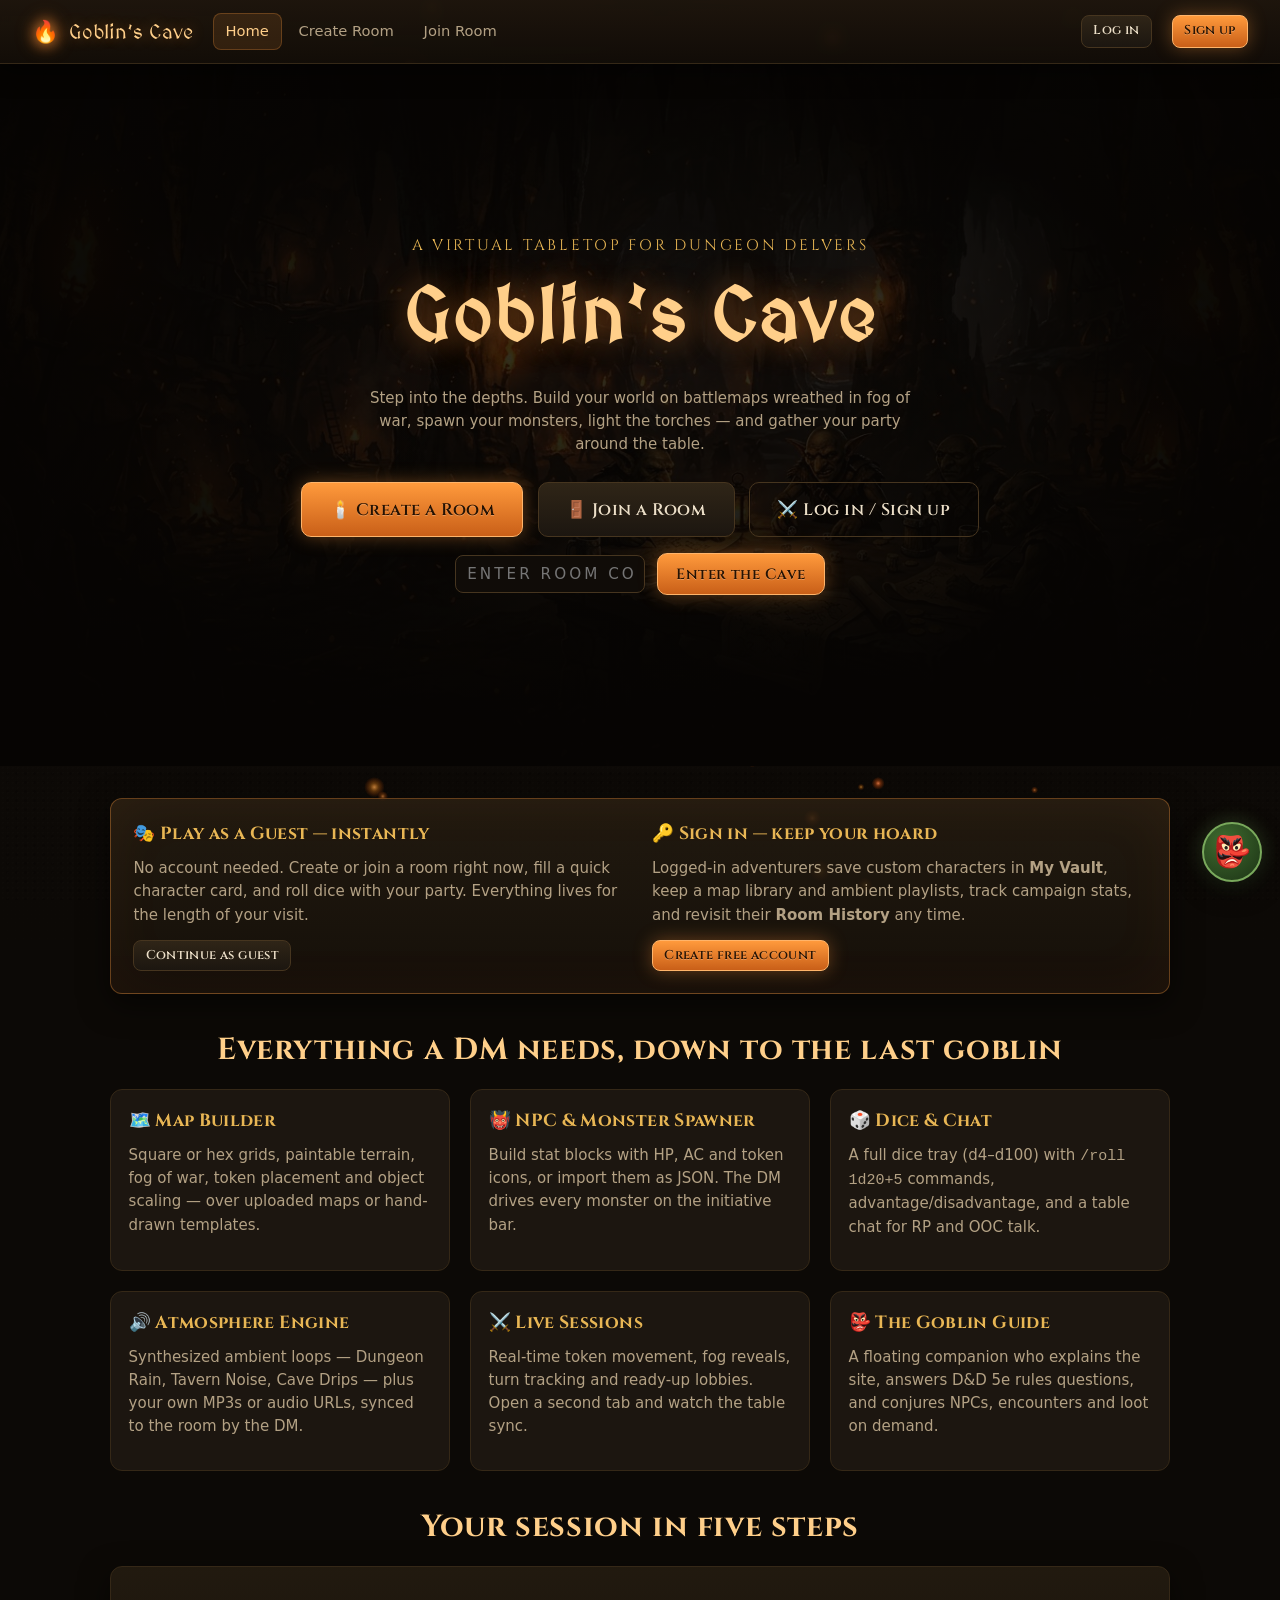
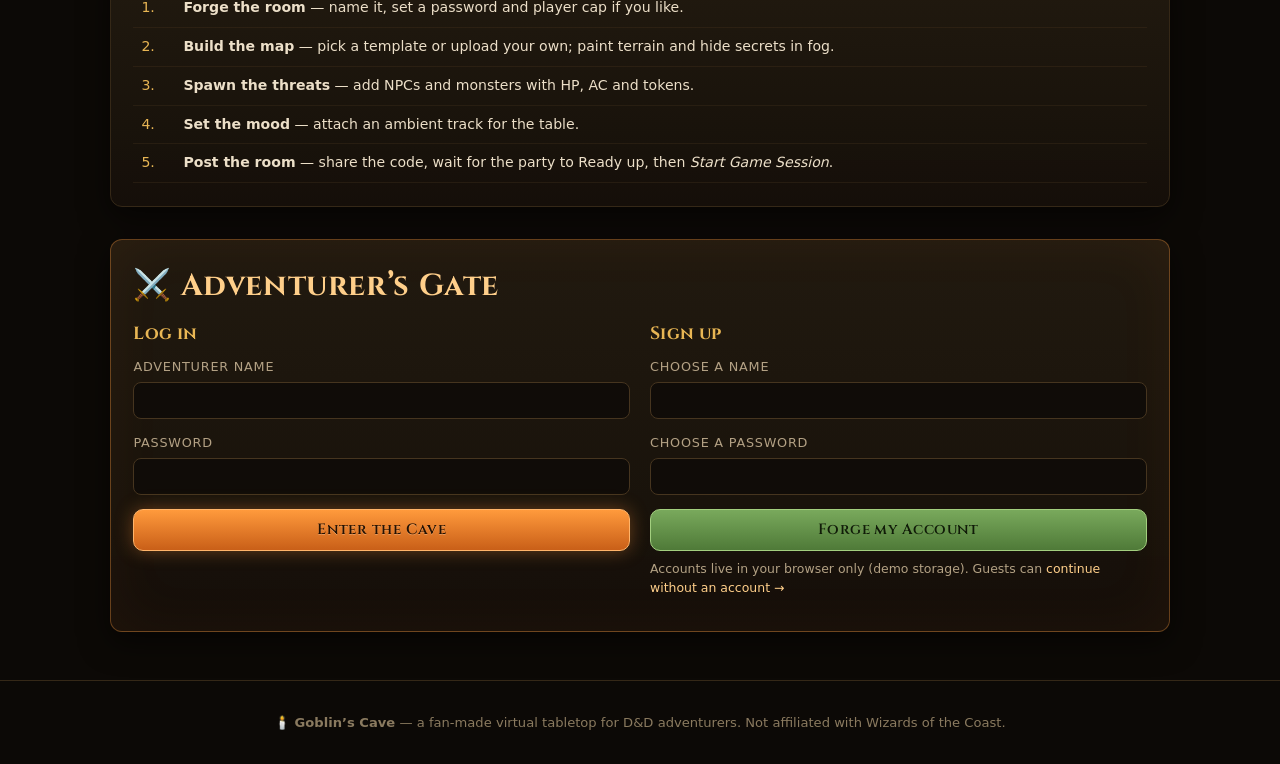
==== index.html @ 137e907a "Build Goblin's Cave: multi-page D&D virtual tabletop & room manager - Landing page: dark-fantasy her" ====
<!DOCTYPE html>
<html lang="en">
<head>
<meta charset="UTF-8">
<meta name="viewport" content="width=device-width, initial-scale=1.0">
<title>Goblin's Cave — D&D Virtual Tabletop &amp; Room Manager</title>
<link rel="icon" href="data:image/svg+xml,<svg xmlns='http://www.w3.org/2000/svg' viewBox='0 0 100 100'><text y='.9em' font-size='90'>🔥</text></svg>">
<link rel="preconnect" href="https://fonts.googleapis.com">
<link href="https://fonts.googleapis.com/css2?family=Cinzel:wght@500;700&family=MedievalSharp&display=swap" rel="stylesheet">
<link rel="stylesheet" href="css/styles.css">
</head>
<body>

<main>
  <!-- ================= HERO ================= -->
  <section class="hero">
    <div class="hero-bg" style="background-image:url('assets/hero.jpg')"></div>
    <div class="hero-inner">
      <div class="tagline">A virtual tabletop for dungeon delvers</div>
      <h1>Goblin&rsquo;s Cave</h1>
      <p class="dim" style="max-width:560px;margin:0 auto;">
        Step into the depths. Build your world on battlemaps wreathed in fog of war,
        spawn your monsters, light the torches — and gather your party around the table.
      </p>
      <div class="hero-actions">
        <button class="btn btn-primary btn-lg" id="cta-create">🕯️ Create a Room</button>
        <a class="btn btn-lg" href="join.html">🚪 Join a Room</a>
        <button class="btn btn-lg btn-ghost" id="cta-auth">⚔️ Log in / Sign up</button>
      </div>
      <form class="row center mt2" id="quick-join" style="justify-content:center;">
        <input type="text" id="quick-code" placeholder="Enter room code…" maxlength="5"
               style="max-width:190px;text-transform:uppercase;letter-spacing:.2em;text-align:center;">
        <button class="btn btn-primary" type="submit">Enter the Cave</button>
      </form>
    </div>
  </section>

  <div style="max-width:1100px;margin:0 auto;padding:0 1.25rem;">

    <!-- ============ guest vs logged-in banner ============ -->
    <section class="panel torch-lit mt3 mode-banner" aria-label="Guests versus accounts">
      <div class="mode">
        <h3>🎭 Play as a Guest — instantly</h3>
        <p class="dim mt0">No account needed. Create or join a room right now, fill a quick character
        card, and roll dice with your party. Everything lives for the length of your visit.</p>
        <button class="btn btn-sm" id="banner-guest">Continue as guest</button>
      </div>
      <div class="mode">
        <h3>🔑 Sign in — keep your hoard</h3>
        <p class="dim mt0">Logged-in adventurers save custom characters in <b>My Vault</b>, keep a
        map library and ambient playlists, track campaign stats, and revisit their
        <b>Room History</b> any time.</p>
        <button class="btn btn-sm btn-primary" id="banner-auth">Create free account</button>
      </div>
    </section>

    <!-- ============ feature cards ============ -->
    <h2 class="center mt3">Everything a DM needs, down to the last goblin</h2>
    <div class="grid cols-3 mt2">
      <div class="card">
        <h3>🗺️ Map Builder</h3>
        <p class="dim">Square or hex grids, paintable terrain, fog of war, token placement and
        object scaling — over uploaded maps or hand-drawn templates.</p>
      </div>
      <div class="card">
        <h3>👹 NPC &amp; Monster Spawner</h3>
        <p class="dim">Build stat blocks with HP, AC and token icons, or import them as JSON.
        The DM drives every monster on the initiative bar.</p>
      </div>
      <div class="card">
        <h3>🎲 Dice &amp; Chat</h3>
        <p class="dim">A full dice tray (d4–d100) with <code>/roll 1d20+5</code> commands,
        advantage/disadvantage, and a table chat for RP and OOC talk.</p>
      </div>
      <div class="card">
        <h3>🔊 Atmosphere Engine</h3>
        <p class="dim">Synthesized ambient loops — Dungeon Rain, Tavern Noise, Cave Drips —
        plus your own MP3s or audio URLs, synced to the room by the DM.</p>
      </div>
      <div class="card">
        <h3>⚔️ Live Sessions</h3>
        <p class="dim">Real-time token movement, fog reveals, turn tracking and ready-up lobbies.
        Open a second tab and watch the table sync.</p>
      </div>
      <div class="card">
        <h3>👺 The Goblin Guide</h3>
        <p class="dim">A floating companion who explains the site, answers D&amp;D 5e rules
        questions, and conjures NPCs, encounters and loot on demand.</p>
      </div>
    </div>

    <!-- ============ how it works ============ -->
    <h2 class="center mt3">Your session in five steps</h2>
    <div class="panel mt2">
      <table class="table">
        <tr><td style="width:42px;" class="gold">1.</td><td><b>Forge the room</b> — name it, set a password and player cap if you like.</td></tr>
        <tr><td class="gold">2.</td><td><b>Build the map</b> — pick a template or upload your own; paint terrain and hide secrets in fog.</td></tr>
        <tr><td class="gold">3.</td><td><b>Spawn the threats</b> — add NPCs and monsters with HP, AC and tokens.</td></tr>
        <tr><td class="gold">4.</td><td><b>Set the mood</b> — attach an ambient track for the table.</td></tr>
        <tr><td class="gold">5.</td><td><b>Post the room</b> — share the code, wait for the party to Ready up, then <i>Start Game Session</i>.</td></tr>
      </table>
    </div>

    <!-- ============ auth section ============ -->
    <section class="panel torch-lit mt3" id="auth">
      <div class="panel-title"><h2>⚔️ Adventurer&rsquo;s Gate</h2></div>
      <div class="grid cols-2">
        <div>
          <h3>Log in</h3>
          <form id="login-form">
            <label class="field"><span>Adventurer name</span>
              <input type="text" id="login-user" autocomplete="username" required></label>
            <label class="field"><span>Password</span>
              <input type="password" id="login-pass" autocomplete="current-password" required></label>
            <button class="btn btn-primary btn-block" type="submit">Enter the Cave</button>
          </form>
        </div>
        <div>
          <h3>Sign up</h3>
          <form id="signup-form">
            <label class="field"><span>Choose a name</span>
              <input type="text" id="signup-user" autocomplete="username" required></label>
            <label class="field"><span>Choose a password</span>
              <input type="password" id="signup-pass" autocomplete="new-password" required></label>
            <button class="btn btn-green btn-block" type="submit">Forge my Account</button>
            <p class="dim mt1" style="font-size:.78rem;">Accounts live in your browser only (demo storage).
            Guests can <a href="#" id="guest-link">continue without an account →</a></p>
          </form>
        </div>
      </div>
    </section>
  </div>
</main>

<script src="js/core.js"></script>
<script src="js/realtime.js"></script>
<script src="js/store.js"></script>
<script src="js/auth.js"></script>
<script src="js/dice.js"></script>
<script src="js/embers.js"></script>
<script src="js/guide.js"></script>
<script src="js/pages/landing.js"></script>
</body>
</html>
---- css/styles.css ----
/* ============================================================
   GOBLIN'S CAVE — dark fantasy theme
   ============================================================ */
:root {
  --bg: #0c0906;
  --bg-2: #14100b;
  --stone: #1c1610;
  --stone-2: #251d13;
  --stone-3: #2f2517;
  --line: #46351f;
  --line-soft: #352817;
  --ink: #ecdfc8;
  --ink-dim: #b3a184;
  --ink-faint: #8a7a5f;
  --torch: #ff9a3c;
  --torch-2: #ffcf8a;
  --ember: #ff5e3a;
  --gold: #e8b654;
  --green: #8fc46a;
  --red: #e05b4b;
  --blue: #6db3d6;
  --purple: #b48ad6;
  --shadow: 0 10px 30px rgba(0,0,0,.55);
  --glow: 0 0 18px rgba(255,154,60,.35);
  --radius: 12px;
  --font-display: "Cinzel", "Palatino Linotype", "Book Antiqua", Georgia, serif;
  --font-fantasy: "MedievalSharp", "Cinzel", Georgia, serif;
  --font-body: "Segoe UI", system-ui, -apple-system, sans-serif;
}

* { box-sizing: border-box; }
html { scroll-behavior: smooth; }
body {
  margin: 0;
  background:
    radial-gradient(1200px 500px at 80% -10%, rgba(255,120,40,.10), transparent 60%),
    radial-gradient(900px 420px at 10% 0%, rgba(255,80,40,.07), transparent 60%),
    linear-gradient(180deg, #0e0a07, var(--bg) 40%);
  color: var(--ink);
  font-family: var(--font-body);
  font-size: 15px;
  line-height: 1.55;
  min-height: 100vh;
}
/* stone grain overlay */
body::before {
  content: ""; position: fixed; inset: 0; pointer-events: none; z-index: 0;
  background-image:
    radial-gradient(rgba(255,255,255,.022) 1px, transparent 1px),
    radial-gradient(rgba(0,0,0,.28) 1px, transparent 1.5px);
  background-size: 5px 5px, 9px 9px;
  background-position: 0 0, 3px 4px;
  opacity: .5;
}
#embers-canvas { position: fixed; inset: 0; z-index: 0; pointer-events: none; }
main, header, footer { position: relative; z-index: 1; }

h1,h2,h3,h4 { font-family: var(--font-display); letter-spacing: .02em; margin: 0 0 .5em; }
h1 { font-size: clamp(1.9rem, 4vw, 3rem); }
h2 { font-size: clamp(1.35rem, 2.5vw, 1.9rem); color: var(--torch-2); }
h3 { font-size: 1.1rem; color: var(--gold); }
a { color: var(--torch-2); text-decoration: none; }
a:hover { color: var(--gold); }
p { margin: 0 0 .9em; }
small, .dim { color: var(--ink-dim); }
.faint { color: var(--ink-faint); }
.gold { color: var(--gold); }
.green { color: var(--green); }
.red { color: var(--red); }
.center { text-align: center; }
.hidden { display: none !important; }
.mt0 { margin-top: 0; } .mt1 { margin-top: .5rem; } .mt2 { margin-top: 1rem; } .mt3 { margin-top: 2rem; }

/* ---------- header ---------- */
.site-header {
  display: flex; align-items: center; gap: 1.25rem;
  padding: .8rem clamp(1rem, 3vw, 2rem);
  background: linear-gradient(180deg, rgba(30,22,13,.94), rgba(18,13,8,.9));
  border-bottom: 1px solid var(--line-soft);
  box-shadow: 0 6px 24px rgba(0,0,0,.5);
  position: sticky; top: 0; z-index: 50;
  backdrop-filter: blur(6px);
}
.brand { display: flex; align-items: center; gap: .6rem; font-family: var(--font-fantasy);
  font-size: 1.25rem; color: var(--torch-2); text-shadow: 0 0 14px rgba(255,154,60,.45); white-space: nowrap; }
.brand .flame { font-size: 1.35rem; filter: drop-shadow(0 0 8px rgba(255,140,50,.8)); animation: flicker 2.6s infinite; }
@keyframes flicker { 0%,100%{opacity:1; transform:rotate(-2deg)} 25%{opacity:.85} 55%{opacity:1; transform:rotate(2deg)} 75%{opacity:.9} }
.nav-links { display: flex; gap: .25rem; flex: 1; flex-wrap: wrap; }
.nav-links a {
  padding: .45rem .8rem; border-radius: 8px; color: var(--ink-dim); font-size: .92rem;
}
.nav-links a:hover { color: var(--ink); background: rgba(255,154,60,.08); }
.nav-links a.active { color: var(--torch-2); background: rgba(255,154,60,.12); box-shadow: inset 0 0 0 1px rgba(255,154,60,.25); }
.user-chip { display: flex; align-items: center; gap: .5rem; background: var(--stone); border: 1px solid var(--line);
  padding: .3rem .7rem .3rem .4rem; border-radius: 999px; font-size: .88rem; cursor: pointer; }
.user-chip .avatar { width: 28px; height: 28px; border-radius: 50%; display: grid; place-items: center;
  background: var(--stone-3); border: 1px solid var(--line); font-size: 1rem; overflow: hidden; }
.user-chip .avatar img { width: 100%; height: 100%; object-fit: cover; }

/* ---------- buttons ---------- */
.btn {
  display: inline-flex; align-items: center; justify-content: center; gap: .5rem;
  font-family: var(--font-display); font-weight: 600; letter-spacing: .03em;
  color: var(--ink); background: linear-gradient(180deg, var(--stone-3), var(--stone));
  border: 1px solid var(--line); border-radius: 10px;
  padding: .6rem 1.15rem; font-size: .93rem; cursor: pointer;
  transition: transform .12s ease, box-shadow .2s ease, border-color .2s;
  text-decoration: none;
}
.btn:hover { transform: translateY(-1px); border-color: #6b5230; color: #fff; }
.btn:active { transform: translateY(0); }
.btn-primary {
  background: linear-gradient(180deg, #ff9a3c, #c95f18);
  border-color: #ffb46a; color: #241203; text-shadow: 0 1px 0 rgba(255,255,255,.25);
  box-shadow: var(--glow);
}
.btn-primary:hover { box-shadow: 0 0 26px rgba(255,154,60,.55); color: #1a0d02; }
.btn-ghost { background: transparent; }
.btn-danger { background: linear-gradient(180deg, #a13527, #6e2015); border-color: #d0664f; }
.btn-green { background: linear-gradient(180deg, #79a95c, #4f7a38); border-color: #a3cf7f; color: #101b08; }
.btn-sm { padding: .35rem .7rem; font-size: .8rem; border-radius: 8px; }
.btn-lg { padding: .85rem 1.7rem; font-size: 1.05rem; }
.btn:disabled { opacity: .45; cursor: not-allowed; transform: none; box-shadow: none; }
.btn-block { width: 100%; }

/* ---------- panels & cards ---------- */
.panel {
  background: linear-gradient(180deg, rgba(38,29,18,.85), rgba(22,16,10,.9));
  border: 1px solid var(--line-soft); border-radius: var(--radius);
  box-shadow: var(--shadow); padding: 1.4rem;
}
.panel.torch-lit { border-color: rgba(255,154,60,.35); box-shadow: var(--shadow), inset 0 0 60px rgba(255,140,60,.05); }
.panel-title { display: flex; align-items: center; gap: .6rem; margin-bottom: .75rem; }
.panel-title h2, .panel-title h3 { margin: 0; }
.grid { display: grid; gap: 1.25rem; }
.grid.cols-2 { grid-template-columns: repeat(2, 1fr); }
.grid.cols-3 { grid-template-columns: repeat(3, 1fr); }
.grid.cols-4 { grid-template-columns: repeat(4, 1fr); }
@media (max-width: 980px) { .grid.cols-3, .grid.cols-4 { grid-template-columns: repeat(2, 1fr); } }
@media (max-width: 680px) { .grid.cols-2, .grid.cols-3, .grid.cols-4 { grid-template-columns: 1fr; } }

.card { background: var(--stone); border: 1px solid var(--line-soft); border-radius: var(--radius); padding: 1.1rem; transition: border-color .2s, transform .15s; }
.card:hover { border-color: var(--line); }
.card.clickable { cursor: pointer; }
.card.clickable:hover { transform: translateY(-2px); border-color: rgba(255,154,60,.5); box-shadow: var(--glow); }

/* ---------- forms ---------- */
label.field { display: block; margin-bottom: .85rem; }
label.field > span { display: block; font-size: .8rem; letter-spacing: .06em; text-transform: uppercase; color: var(--ink-dim); margin-bottom: .3rem; }
input[type=text], input[type=password], input[type=number], input[type=url], select, textarea {
  width: 100%; background: #100c08; color: var(--ink);
  border: 1px solid var(--line); border-radius: 8px; padding: .55rem .7rem; font-size: .95rem;
  font-family: var(--font-body);
}
input:focus, select:focus, textarea:focus { outline: none; border-color: var(--torch); box-shadow: 0 0 0 3px rgba(255,154,60,.15); }
textarea { resize: vertical; min-height: 70px; }
input[type=range] { accent-color: var(--torch); width: 100%; }
input[type=checkbox], input[type=radio] { accent-color: var(--torch); transform: scale(1.15); }
.checkline { display: flex; align-items: center; gap: .5rem; margin: .4rem 0; font-size: .92rem; cursor: pointer; }
.row { display: flex; gap: .75rem; align-items: center; flex-wrap: wrap; }
.row.between { justify-content: space-between; }
.row.end { justify-content: flex-end; }
.spacer { flex: 1; }
.inline-grid { display: grid; grid-template-columns: 1fr 1fr; gap: 0 .9rem; }
@media (max-width: 560px){ .inline-grid { grid-template-columns: 1fr; } }

/* ---------- badges / chips ---------- */
.badge { display: inline-flex; align-items: center; gap: .3rem; font-size: .72rem; font-weight: 700;
  padding: .18rem .55rem; border-radius: 999px; letter-spacing: .05em; text-transform: uppercase;
  border: 1px solid transparent; }
.badge.gold { background: rgba(232,182,84,.14); color: var(--gold); border-color: rgba(232,182,84,.4); }
.badge.green { background: rgba(143,196,106,.14); color: var(--green); border-color: rgba(143,196,106,.4); }
.badge.red { background: rgba(224,91,75,.14); color: var(--red); border-color: rgba(224,91,75,.4); }
.badge.blue { background: rgba(109,179,214,.14); color: var(--blue); border-color: rgba(109,179,214,.4); }
.badge.dim { background: rgba(255,255,255,.05); color: var(--ink-dim); border-color: var(--line); }
.chip { display: inline-flex; align-items: center; gap: .35rem; background: var(--stone-2); border: 1px solid var(--line-soft);
  border-radius: 999px; padding: .25rem .7rem; font-size: .82rem; cursor: pointer; color: var(--ink-dim); }
.chip:hover { border-color: var(--torch); color: var(--ink); }
.chip.active { background: rgba(255,154,60,.15); border-color: var(--torch); color: var(--torch-2); }

/* ---------- landing ---------- */
.hero { position: relative; min-height: 78vh; display: grid; place-items: center; text-align: center; overflow: hidden; }
.hero-bg { position: absolute; inset: 0; background-size: cover; background-position: center;
  filter: brightness(.55) saturate(1.1); transform: scale(1.02); }
.hero-bg::after { content:""; position:absolute; inset:0;
  background: radial-gradient(closest-side, transparent 30%, rgba(10,7,4,.85) 90%), linear-gradient(180deg, rgba(10,7,4,.5), rgba(12,9,6,.95)); }
.hero-inner { position: relative; z-index: 2; max-width: 820px; padding: 3rem 1.5rem; }
.hero h1 { font-family: var(--font-fantasy); font-size: clamp(2.6rem, 7vw, 4.6rem); color: var(--torch-2);
  text-shadow: 0 0 30px rgba(255,140,50,.55), 0 4px 20px rgba(0,0,0,.8); margin-bottom: .2em; }
.hero .tagline { font-family: var(--font-display); color: var(--gold); letter-spacing: .18em; text-transform: uppercase; font-size: .95rem; }
.hero-actions { display: flex; gap: .9rem; justify-content: center; flex-wrap: wrap; margin-top: 1.6rem; }

.mode-banner { display:flex; gap: 1.5rem; flex-wrap: wrap; }
.mode-banner .mode { flex: 1; min-width: 260px; }

/* ---------- wizard ---------- */
.wizard-steps { display: flex; gap: .4rem; list-style: none; margin: 0 0 1.5rem; padding: 0; flex-wrap: wrap; }
.wizard-steps li { display:flex; align-items:center; gap:.5rem; padding:.5rem .9rem; border-radius: 999px;
  background: var(--stone); border: 1px solid var(--line-soft); color: var(--ink-faint); font-size: .85rem; cursor: default; }
.wizard-steps li .n { width: 22px; height: 22px; border-radius: 50%; display:grid; place-items:center;
  background: var(--stone-3); border: 1px solid var(--line); font-size: .72rem; }
.wizard-steps li.active { color: var(--torch-2); border-color: rgba(255,154,60,.5); box-shadow: var(--glow); }
.wizard-steps li.active .n { background: var(--torch); color: #241203; border-color: var(--torch); }
.wizard-steps li.done { color: var(--green); cursor: pointer; }
.wizard-steps li.done .n { background: rgba(143,196,106,.2); border-color: var(--green); color: var(--green); }

/* ---------- canvas / map tools ---------- */
.canvas-frame { position: relative; background: #0a0805; border: 1px solid var(--line); border-radius: var(--radius); overflow: hidden; }
.canvas-frame canvas { display: block; width: 100%; cursor: crosshair; touch-action: none; }
.tool-bar { display: flex; gap: .35rem; flex-wrap: wrap; align-items: center; padding: .5rem; background: var(--stone); border-bottom: 1px solid var(--line-soft); }
.tool-btn { background: var(--stone-2); border: 1px solid var(--line-soft); color: var(--ink-dim); border-radius: 8px;
  padding: .35rem .65rem; font-size: .82rem; cursor: pointer; display:inline-flex; gap:.35rem; align-items:center; }
.tool-btn:hover { color: var(--ink); border-color: var(--line); }
.tool-btn.active { background: rgba(255,154,60,.16); border-color: var(--torch); color: var(--torch-2); }
.tool-sep { width: 1px; height: 22px; background: var(--line-soft); margin: 0 .3rem; }
.swatch { width: 22px; height: 22px; border-radius: 6px; border: 2px solid rgba(0,0,0,.5); cursor: pointer; }
.swatch.active { outline: 2px solid var(--torch); }

/* ---------- lobby / lists ---------- */
.player-row { display:flex; align-items:center; gap:.75rem; padding:.6rem .75rem; border: 1px solid var(--line-soft);
  border-radius: 10px; background: var(--stone); margin-bottom: .5rem; }
.player-row .avatar { width: 38px; height: 38px; border-radius: 50%; display:grid; place-items:center; font-size:1.3rem;
  background: var(--stone-3); border: 1px solid var(--line); overflow:hidden; }
.player-row .avatar img { width:100%; height:100%; object-fit:cover; }
.player-row .grow { flex: 1; min-width: 0; }
.player-row .name { font-weight: 600; }
.player-row .sub { font-size: .8rem; color: var(--ink-dim); }

.stat-mini { display:flex; gap:.8rem; flex-wrap:wrap; font-size:.82rem; color: var(--ink-dim); }
.stat-mini b { color: var(--ink); }

.room-code { font-family: var(--font-fantasy); font-size: 2rem; letter-spacing: .35em; color: var(--gold);
  text-shadow: 0 0 16px rgba(232,182,84,.4); text-align: center; }

/* ---------- chat ---------- */
.chat-box { display:flex; flex-direction:column; height: 100%; min-height: 320px; }
.chat-log { flex:1; overflow-y:auto; padding: .75rem; display:flex; flex-direction:column; gap:.45rem;
  background: rgba(8,6,4,.55); border-radius: 8px; border: 1px solid var(--line-soft); min-height: 200px; }
.chat-msg { font-size: .9rem; max-width: 96%; }
.chat-msg .who { font-weight: 700; color: var(--gold); margin-right: .4rem; font-size:.82rem; }
.chat-msg.sys { color: var(--ink-dim); font-style: italic; font-size: .84rem; }
.chat-msg.roll { background: rgba(232,182,84,.09); border: 1px solid rgba(232,182,84,.3); border-radius: 8px; padding: .35rem .6rem; }
.chat-msg.roll .dice-face { font-size: 1.15rem; color: var(--torch-2); font-weight: 800; }
.chat-msg .ts { color: var(--ink-faint); font-size: .7rem; margin-left: .4rem; }
.chat-input-row { display: flex; gap: .5rem; margin-top: .6rem; }
.chat-input-row input { flex: 1; }

/* ---------- dice ---------- */
.dice-tray { display:grid; grid-template-columns: repeat(auto-fill, minmax(58px, 1fr)); gap:.5rem; }
.die-btn { background: linear-gradient(180deg, var(--stone-3), var(--stone)); border: 1px solid var(--line);
  border-radius: 10px; padding: .55rem 0; cursor: pointer; color: var(--ink); font-family: var(--font-display);
  font-size: .95rem; display:grid; place-items:center; gap: 2px; }
.die-btn small { color: var(--ink-faint); font-size: .68rem; }
.die-btn:hover { border-color: var(--torch); box-shadow: var(--glow); }
.die-result { text-align:center; padding: 1rem; font-family: var(--font-display); }
.die-result .big { font-size: 2.6rem; color: var(--torch-2); text-shadow: 0 0 20px rgba(255,154,60,.5); }
.die-result.rolling .big { animation: tumble .5s ease; }
@keyframes tumble { 0% { transform: rotateZ(-160deg) scale(.3); opacity: 0; } 60% { transform: rotateZ(12deg) scale(1.15);} 100% { transform: none; opacity: 1; } }

/* ---------- initiative bar ---------- */
.init-bar { display:flex; gap:.5rem; overflow-x:auto; padding:.5rem; background: var(--stone);
  border: 1px solid var(--line-soft); border-radius: var(--radius); align-items:center; }
.init-card { min-width: 92px; text-align:center; border: 1px solid var(--line-soft); border-radius: 10px;
  padding: .4rem .5rem; background: var(--stone-2); cursor: default; flex-shrink: 0; }
.init-card .icon { font-size: 1.4rem; }
.init-card .nm { font-size: .75rem; white-space: nowrap; overflow: hidden; text-overflow: ellipsis; }
.init-card .iv { font-size: .68rem; color: var(--ink-faint); }
.init-card.current { border-color: var(--torch); box-shadow: var(--glow); background: rgba(255,154,60,.12); }
.init-card .hp-line { height: 4px; border-radius: 2px; background: #401512; margin-top: 3px; overflow:hidden; }
.init-card .hp-line i { display:block; height:100%; background: linear-gradient(90deg, #d84b35, #7fb069); }

/* ---------- modal ---------- */
.modal-overlay { position: fixed; inset: 0; background: rgba(5,3,2,.75); backdrop-filter: blur(3px);
  display: grid; place-items: center; z-index: 100; padding: 1rem; }
.modal { background: linear-gradient(180deg, #262017, #171209); border: 1px solid var(--line);
  border-radius: 14px; box-shadow: 0 30px 80px rgba(0,0,0,.7), var(--glow); max-width: 620px; width: 100%;
  max-height: 88vh; overflow-y: auto; padding: 1.4rem; }
.modal.wide { max-width: 860px; }
.modal-head { display: flex; justify-content: space-between; align-items: center; margin-bottom: .8rem; }
.modal-head h3 { margin: 0; }
.modal-x { background: none; border: none; color: var(--ink-dim); font-size: 1.3rem; cursor: pointer; }
.modal-x:hover { color: var(--red); }

/* ---------- toast ---------- */
#toast-root { position: fixed; top: 76px; right: 16px; z-index: 200; display: flex; flex-direction: column; gap: .5rem; }
.toast { background: linear-gradient(180deg, #2c2214, #1a1409); border: 1px solid var(--line); border-left: 3px solid var(--torch);
  color: var(--ink); padding: .65rem .9rem; border-radius: 10px; box-shadow: var(--shadow); font-size: .88rem;
  animation: slidein .25s ease; max-width: 320px; }
.toast.err { border-left-color: var(--red); }
.toast.ok { border-left-color: var(--green); }
@keyframes slidein { from { transform: translateX(30px); opacity: 0;} }

/* ---------- goblin guide ---------- */
#guide-fab { position: fixed; right: 18px; bottom: 18px; z-index: 90; width: 60px; height: 60px; border-radius: 50%;
  background: radial-gradient(circle at 35% 30%, #3f6b2f, #1c3315); border: 2px solid #79a95c; cursor: pointer;
  font-size: 1.9rem; display: grid; place-items: center; box-shadow: 0 8px 24px rgba(0,0,0,.6), 0 0 20px rgba(121,169,92,.35);
  animation: bob 3.5s ease-in-out infinite; }
@keyframes bob { 0%,100% { transform: translateY(0);} 50% { transform: translateY(-6px);} }
#guide-fab:hover { transform: scale(1.06); }
#guide-panel { position: fixed; right: 18px; bottom: 90px; z-index: 95; width: min(380px, calc(100vw - 36px));
  height: min(520px, 70vh); display: flex; flex-direction: column;
  background: linear-gradient(180deg, #1e2416, #12160c); border: 1px solid #4b6a38; border-radius: 14px;
  box-shadow: 0 24px 60px rgba(0,0,0,.7), 0 0 26px rgba(121,169,92,.22); overflow: hidden; }
#guide-panel header { display:flex; align-items:center; gap:.6rem; padding:.8rem 1rem; background: rgba(20,28,12,.9);
  border-bottom: 1px solid #3c5429; }
#guide-panel header .face { font-size: 1.6rem; }
#guide-panel header b { font-family: var(--font-display); color: #b6e08e; }
#guide-panel header small { display:block; color: #7d9464; font-size: .72rem; }
#guide-log { flex: 1; overflow-y: auto; padding: .9rem; display: flex; flex-direction: column; gap: .6rem; }
.g-msg { max-width: 88%; padding: .5rem .75rem; border-radius: 12px; font-size: .86rem; line-height: 1.45; white-space: pre-wrap; }
.g-msg.bot { background: rgba(121,169,92,.14); border: 1px solid rgba(121,169,92,.35); border-top-left-radius: 4px; align-self: flex-start; }
.g-msg.user { background: rgba(255,154,60,.13); border: 1px solid rgba(255,154,60,.3); border-top-right-radius: 4px; align-self: flex-end; }
.g-msg b { color: #b6e08e; }
#guide-chips { display:flex; gap:.35rem; flex-wrap: wrap; padding: .5rem .7rem 0; }
#guide-chips .chip { font-size: .72rem; padding: .2rem .55rem; }
#guide-input-row { display:flex; gap:.4rem; padding:.7rem; }
#guide-input-row input { flex:1; background:#0d1108; border-color:#3c5429; }
#guide-input-row button { background: linear-gradient(180deg,#79a95c,#4f7a38); border:none; color:#0f1806;
  border-radius: 8px; padding: 0 .9rem; font-weight: 700; cursor: pointer; }

/* ---------- VTT layout ---------- */
.vtt-shell { display:grid; grid-template-columns: 1fr 340px; gap: 1rem; padding: 1rem; height: calc(100vh - 62px); }
@media (max-width: 900px) { .vtt-shell { grid-template-columns: 1fr; height: auto; } }
.vtt-main { display:flex; flex-direction: column; gap: .75rem; min-width: 0; }
.vtt-side { display:flex; flex-direction: column; gap: .75rem; min-height: 0; }
.vtt-side .panel { flex: 1; display:flex; flex-direction:column; min-height: 0; overflow: hidden; }
.side-tabs { display:flex; gap:.25rem; margin-bottom:.6rem; }
.side-tabs .tool-btn.active { background: rgba(255,154,60,.16); }
#vtt-canvas-wrap { flex: 1; }
#vtt-canvas-wrap canvas { height: 100%; }

.token-emoji-picker { display:flex; flex-wrap:wrap; gap:.3rem; }
.token-emoji-picker span { font-size: 1.4rem; padding:.25rem; border-radius:8px; cursor:pointer; border:1px solid transparent; }
.token-emoji-picker span:hover { background: var(--stone-2); }
.token-emoji-picker span.active { border-color: var(--torch); background: rgba(255,154,60,.14); }

.avatar-picker { display:flex; flex-wrap:wrap; gap:.4rem; }
.avatar-picker span { font-size: 1.7rem; width: 46px; height: 46px; display:grid; place-items:center; border-radius: 10px;
  background: var(--stone-2); border: 1px solid var(--line-soft); cursor: pointer; }
.avatar-picker span.active { border-color: var(--torch); box-shadow: var(--glow); }

.table { width: 100%; border-collapse: collapse; font-size: .88rem; }
.table th { text-align:left; color: var(--ink-faint); font-size:.72rem; text-transform:uppercase; letter-spacing:.06em;
  padding:.4rem .5rem; border-bottom: 1px solid var(--line-soft); }
.table td { padding: .5rem; border-bottom: 1px solid rgba(70,53,31,.35); }
.table tr:hover td { background: rgba(255,154,60,.04); }

.footer { padding: 2rem 1.5rem; text-align: center; color: var(--ink-faint); font-size: .82rem; border-top: 1px solid var(--line-soft); margin-top: 3rem; }
.scrollbox { overflow-y: auto; }
::selection { background: rgba(255,154,60,.35); }
::-webkit-scrollbar { width: 10px; height: 10px; }
::-webkit-scrollbar-thumb { background: var(--stone-3); border-radius: 6px; border: 2px solid var(--bg); }
::-webkit-scrollbar-track { background: transparent; }
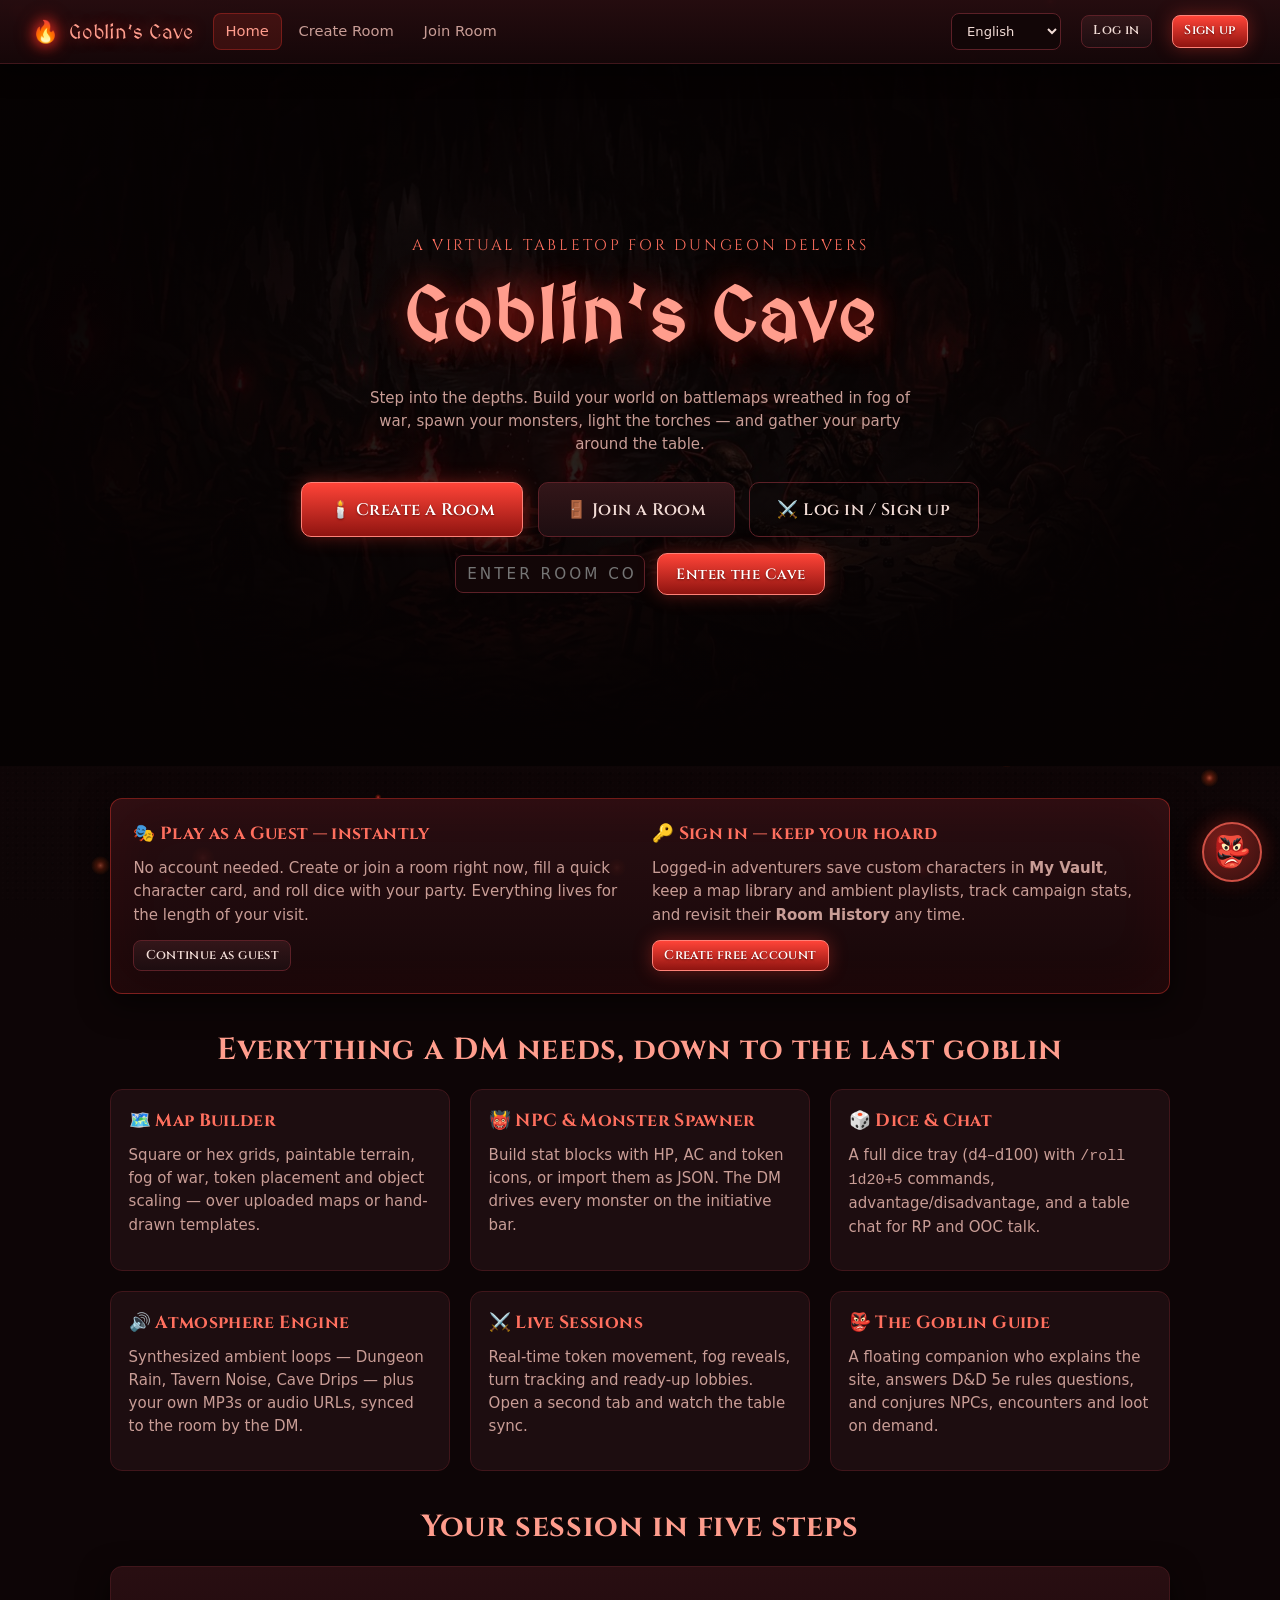
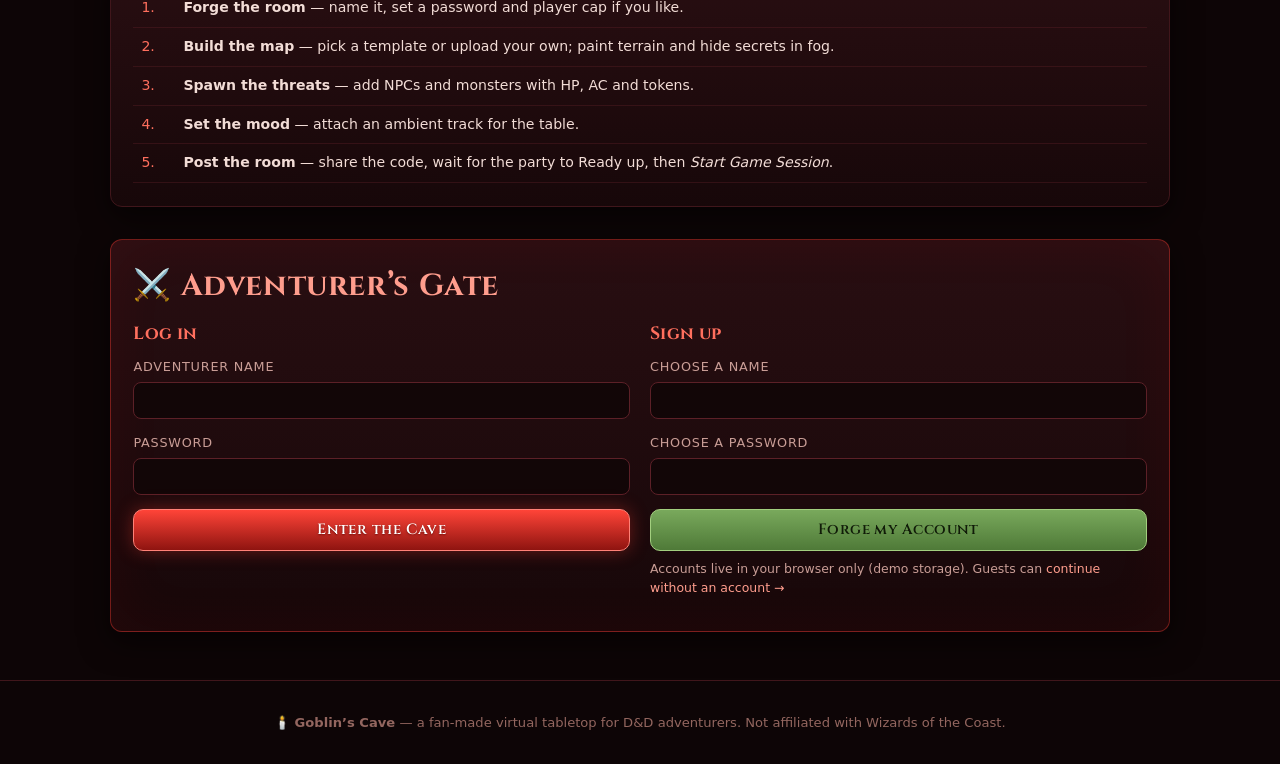
==== commit ef83aa78: "Multilanguage (EN/PT/ES/FR/DE) + AI Master narrator i18n - Language picker in the header on every pa" ====
--- a/index.html
+++ b/index.html
@@ -16,21 +16,21 @@
   <section class="hero">
     <div class="hero-bg" style="background-image:url('assets/hero.jpg')"></div>
     <div class="hero-inner">
-      <div class="tagline">A virtual tabletop for dungeon delvers</div>
+      <div class="tagline" data-i18n="tag_line">A virtual tabletop for dungeon delvers</div>
       <h1>Goblin&rsquo;s Cave</h1>
-      <p class="dim" style="max-width:560px;margin:0 auto;">
+      <p class="dim" style="max-width:560px;margin:0 auto;" data-i18n="hero_intro">
         Step into the depths. Build your world on battlemaps wreathed in fog of war,
         spawn your monsters, light the torches — and gather your party around the table.
       </p>
       <div class="hero-actions">
-        <button class="btn btn-primary btn-lg" id="cta-create">🕯️ Create a Room</button>
-        <a class="btn btn-lg" href="join.html">🚪 Join a Room</a>
-        <button class="btn btn-lg btn-ghost" id="cta-auth">⚔️ Log in / Sign up</button>
+        <button class="btn btn-primary btn-lg" id="cta-create" data-i18n="cta_create">🕯️ Create a Room</button>
+        <a class="btn btn-lg" href="join.html" data-i18n="cta_join">🚪 Join a Room</a>
+        <button class="btn btn-lg btn-ghost" id="cta-auth" data-i18n="cta_auth">⚔️ Log in / Sign up</button>
       </div>
       <form class="row center mt2" id="quick-join" style="justify-content:center;">
-        <input type="text" id="quick-code" placeholder="Enter room code…" maxlength="5"
+        <input type="text" id="quick-code" data-i18n-ph="qj_ph" placeholder="Enter room code…" maxlength="5"
                style="max-width:190px;text-transform:uppercase;letter-spacing:.2em;text-align:center;">
-        <button class="btn btn-primary" type="submit">Enter the Cave</button>
+        <button class="btn btn-primary" type="submit" data-i18n="qj_btn">Enter the Cave</button>
       </form>
     </div>
   </section>
@@ -40,89 +40,89 @@
     <!-- ============ guest vs logged-in banner ============ -->
     <section class="panel torch-lit mt3 mode-banner" aria-label="Guests versus accounts">
       <div class="mode">
-        <h3>🎭 Play as a Guest — instantly</h3>
-        <p class="dim mt0">No account needed. Create or join a room right now, fill a quick character
+        <h3 data-i18n="ban_g_h">🎭 Play as a Guest — instantly</h3>
+        <p class="dim mt0" data-i18n="ban_g_p">No account needed. Create or join a room right now, fill a quick character
         card, and roll dice with your party. Everything lives for the length of your visit.</p>
-        <button class="btn btn-sm" id="banner-guest">Continue as guest</button>
+        <button class="btn btn-sm" id="banner-guest" data-i18n="ban_g_btn">Continue as guest</button>
       </div>
       <div class="mode">
-        <h3>🔑 Sign in — keep your hoard</h3>
-        <p class="dim mt0">Logged-in adventurers save custom characters in <b>My Vault</b>, keep a
+        <h3 data-i18n="ban_u_h">🔑 Sign in — keep your hoard</h3>
+        <p class="dim mt0" data-i18n="ban_u_p">Logged-in adventurers save custom characters in <b>My Vault</b>, keep a
         map library and ambient playlists, track campaign stats, and revisit their
         <b>Room History</b> any time.</p>
-        <button class="btn btn-sm btn-primary" id="banner-auth">Create free account</button>
+        <button class="btn btn-sm btn-primary" id="banner-auth" data-i18n="ban_u_btn">Create free account</button>
       </div>
     </section>
 
     <!-- ============ feature cards ============ -->
-    <h2 class="center mt3">Everything a DM needs, down to the last goblin</h2>
+    <h2 class="center mt3" data-i18n="feat_h">Everything a DM needs, down to the last goblin</h2>
     <div class="grid cols-3 mt2">
       <div class="card">
-        <h3>🗺️ Map Builder</h3>
+        <h3 data-i18n="f_map_h">🗺️ Map Builder</h3>
         <p class="dim">Square or hex grids, paintable terrain, fog of war, token placement and
         object scaling — over uploaded maps or hand-drawn templates.</p>
       </div>
       <div class="card">
-        <h3>👹 NPC &amp; Monster Spawner</h3>
+        <h3 data-i18n="f_npc_h">👹 NPC &amp; Monster Spawner</h3>
         <p class="dim">Build stat blocks with HP, AC and token icons, or import them as JSON.
         The DM drives every monster on the initiative bar.</p>
       </div>
       <div class="card">
-        <h3>🎲 Dice &amp; Chat</h3>
+        <h3 data-i18n="f_dice_h">🎲 Dice &amp; Chat</h3>
         <p class="dim">A full dice tray (d4–d100) with <code>/roll 1d20+5</code> commands,
         advantage/disadvantage, and a table chat for RP and OOC talk.</p>
       </div>
       <div class="card">
-        <h3>🔊 Atmosphere Engine</h3>
+        <h3 data-i18n="f_audio_h">🔊 Atmosphere Engine</h3>
         <p class="dim">Synthesized ambient loops — Dungeon Rain, Tavern Noise, Cave Drips —
         plus your own MP3s or audio URLs, synced to the room by the DM.</p>
       </div>
       <div class="card">
-        <h3>⚔️ Live Sessions</h3>
+        <h3 data-i18n="f_live_h">⚔️ Live Sessions</h3>
         <p class="dim">Real-time token movement, fog reveals, turn tracking and ready-up lobbies.
         Open a second tab and watch the table sync.</p>
       </div>
       <div class="card">
-        <h3>👺 The Goblin Guide</h3>
+        <h3 data-i18n="f_guide_h">👺 The Goblin Guide</h3>
         <p class="dim">A floating companion who explains the site, answers D&amp;D 5e rules
         questions, and conjures NPCs, encounters and loot on demand.</p>
       </div>
     </div>
 
     <!-- ============ how it works ============ -->
-    <h2 class="center mt3">Your session in five steps</h2>
+    <h2 class="center mt3" data-i18n="steps_h">Your session in five steps</h2>
     <div class="panel mt2">
       <table class="table">
-        <tr><td style="width:42px;" class="gold">1.</td><td><b>Forge the room</b> — name it, set a password and player cap if you like.</td></tr>
-        <tr><td class="gold">2.</td><td><b>Build the map</b> — pick a template or upload your own; paint terrain and hide secrets in fog.</td></tr>
-        <tr><td class="gold">3.</td><td><b>Spawn the threats</b> — add NPCs and monsters with HP, AC and tokens.</td></tr>
-        <tr><td class="gold">4.</td><td><b>Set the mood</b> — attach an ambient track for the table.</td></tr>
-        <tr><td class="gold">5.</td><td><b>Post the room</b> — share the code, wait for the party to Ready up, then <i>Start Game Session</i>.</td></tr>
+        <tr><td style="width:42px;" class="gold">1.</td><td data-i18n="st1"><b>Forge the room</b> — name it, set a password and player cap if you like.</td></tr>
+        <tr><td class="gold">2.</td><td data-i18n="st2"><b>Build the map</b> — pick a template or upload your own; paint terrain and hide secrets in fog.</td></tr>
+        <tr><td class="gold">3.</td><td data-i18n="st3"><b>Spawn the threats</b> — add NPCs and monsters with HP, AC and tokens.</td></tr>
+        <tr><td class="gold">4.</td><td data-i18n="st4"><b>Set the mood</b> — attach an ambient track for the table.</td></tr>
+        <tr><td class="gold">5.</td><td data-i18n="st5"><b>Post the room</b> — share the code, wait for the party to Ready up, then <i>Start Game Session</i>.</td></tr>
       </table>
     </div>
 
     <!-- ============ auth section ============ -->
     <section class="panel torch-lit mt3" id="auth">
-      <div class="panel-title"><h2>⚔️ Adventurer&rsquo;s Gate</h2></div>
+      <div class="panel-title"><h2 data-i18n="auth_h">⚔️ Adventurer&rsquo;s Gate</h2></div>
       <div class="grid cols-2">
         <div>
-          <h3>Log in</h3>
+          <h3 data-i18n="login_h">Log in</h3>
           <form id="login-form">
-            <label class="field"><span>Adventurer name</span>
+            <label class="field"><span data-i18n="fld_name">Adventurer name</span>
               <input type="text" id="login-user" autocomplete="username" required></label>
-            <label class="field"><span>Password</span>
+            <label class="field"><span data-i18n="fld_pass">Password</span>
               <input type="password" id="login-pass" autocomplete="current-password" required></label>
-            <button class="btn btn-primary btn-block" type="submit">Enter the Cave</button>
+            <button class="btn btn-primary btn-block" type="submit" data-i18n="login_btn">Enter the Cave</button>
           </form>
         </div>
         <div>
-          <h3>Sign up</h3>
+          <h3 data-i18n="signup_h">Sign up</h3>
           <form id="signup-form">
-            <label class="field"><span>Choose a name</span>
+            <label class="field"><span data-i18n="fld_pickname">Choose a name</span>
               <input type="text" id="signup-user" autocomplete="username" required></label>
-            <label class="field"><span>Choose a password</span>
+            <label class="field"><span data-i18n="fld_pickpass">Choose a password</span>
               <input type="password" id="signup-pass" autocomplete="new-password" required></label>
-            <button class="btn btn-green btn-block" type="submit">Forge my Account</button>
+            <button class="btn btn-green btn-block" type="submit" data-i18n="signup_btn">Forge my Account</button>
             <p class="dim mt1" style="font-size:.78rem;">Accounts live in your browser only (demo storage).
             Guests can <a href="#" id="guest-link">continue without an account →</a></p>
           </form>
@@ -132,6 +132,7 @@
   </div>
 </main>
 
+<script src="js/i18n.js"></script>
 <script src="js/core.js"></script>
 <script src="js/realtime.js"></script>
 <script src="js/store.js"></script>
--- a/css/styles.css
+++ b/css/styles.css
@@ -1,27 +1,27 @@
 /* ============================================================
-   GOBLIN'S CAVE — dark fantasy theme
+   GOBLIN'S CAVE — blood & ember theme (reds / dark reds)
    ============================================================ */
 :root {
-  --bg: #0c0906;
-  --bg-2: #14100b;
-  --stone: #1c1610;
-  --stone-2: #251d13;
-  --stone-3: #2f2517;
-  --line: #46351f;
-  --line-soft: #352817;
-  --ink: #ecdfc8;
-  --ink-dim: #b3a184;
-  --ink-faint: #8a7a5f;
-  --torch: #ff9a3c;
-  --torch-2: #ffcf8a;
-  --ember: #ff5e3a;
-  --gold: #e8b654;
+  --bg: #0d0506;
+  --bg-2: #150809;
+  --stone: #1d0d10;
+  --stone-2: #271114;
+  --stone-3: #331619;
+  --line: #5c2027;
+  --line-soft: #40161b;
+  --ink: #f2dcD6;
+  --ink-dim: #c99d96;
+  --ink-faint: #93665f;
+  --torch: #ff3b30;
+  --torch-2: #ff9d8d;
+  --ember: #ff2418;
+  --gold: #ff6f5e;
   --green: #8fc46a;
-  --red: #e05b4b;
+  --red: #ff4438;
   --blue: #6db3d6;
-  --purple: #b48ad6;
-  --shadow: 0 10px 30px rgba(0,0,0,.55);
-  --glow: 0 0 18px rgba(255,154,60,.35);
+  --purple: #c46a7c;
+  --shadow: 0 10px 30px rgba(0,0,0,.6);
+  --glow: 0 0 18px rgba(255,59,48,.35);
   --radius: 12px;
   --font-display: "Cinzel", "Palatino Linotype", "Book Antiqua", Georgia, serif;
   --font-fantasy: "MedievalSharp", "Cinzel", Georgia, serif;
@@ -33,9 +33,9 @@
 body {
   margin: 0;
   background:
-    radial-gradient(1200px 500px at 80% -10%, rgba(255,120,40,.10), transparent 60%),
-    radial-gradient(900px 420px at 10% 0%, rgba(255,80,40,.07), transparent 60%),
-    linear-gradient(180deg, #0e0a07, var(--bg) 40%);
+    radial-gradient(1200px 500px at 80% -10%, rgba(255,40,30,.12), transparent 60%),
+    radial-gradient(900px 420px at 10% 0%, rgba(180,10,20,.10), transparent 60%),
+    linear-gradient(180deg, #120607, var(--bg) 40%);
   color: var(--ink);
   font-family: var(--font-body);
   font-size: 15px;
@@ -47,7 +47,7 @@
   content: ""; position: fixed; inset: 0; pointer-events: none; z-index: 0;
   background-image:
     radial-gradient(rgba(255,255,255,.022) 1px, transparent 1px),
-    radial-gradient(rgba(0,0,0,.28) 1px, transparent 1.5px);
+    radial-gradient(rgba(0,0,0,.3) 1px, transparent 1.5px);
   background-size: 5px 5px, 9px 9px;
   background-position: 0 0, 3px 4px;
   opacity: .5;
@@ -60,7 +60,7 @@
 h2 { font-size: clamp(1.35rem, 2.5vw, 1.9rem); color: var(--torch-2); }
 h3 { font-size: 1.1rem; color: var(--gold); }
 a { color: var(--torch-2); text-decoration: none; }
-a:hover { color: var(--gold); }
+a:hover { color: #ffc2b6; }
 p { margin: 0 0 .9em; }
 small, .dim { color: var(--ink-dim); }
 .faint { color: var(--ink-faint); }
@@ -75,22 +75,22 @@
 .site-header {
   display: flex; align-items: center; gap: 1.25rem;
   padding: .8rem clamp(1rem, 3vw, 2rem);
-  background: linear-gradient(180deg, rgba(30,22,13,.94), rgba(18,13,8,.9));
+  background: linear-gradient(180deg, rgba(38,13,16,.94), rgba(21,7,9,.92));
   border-bottom: 1px solid var(--line-soft);
-  box-shadow: 0 6px 24px rgba(0,0,0,.5);
+  box-shadow: 0 6px 24px rgba(0,0,0,.55);
   position: sticky; top: 0; z-index: 50;
   backdrop-filter: blur(6px);
 }
 .brand { display: flex; align-items: center; gap: .6rem; font-family: var(--font-fantasy);
-  font-size: 1.25rem; color: var(--torch-2); text-shadow: 0 0 14px rgba(255,154,60,.45); white-space: nowrap; }
-.brand .flame { font-size: 1.35rem; filter: drop-shadow(0 0 8px rgba(255,140,50,.8)); animation: flicker 2.6s infinite; }
+  font-size: 1.25rem; color: var(--torch-2); text-shadow: 0 0 14px rgba(255,59,48,.55); white-space: nowrap; }
+.brand .flame { font-size: 1.35rem; filter: drop-shadow(0 0 8px rgba(255,40,30,.9)); animation: flicker 2.6s infinite; }
 @keyframes flicker { 0%,100%{opacity:1; transform:rotate(-2deg)} 25%{opacity:.85} 55%{opacity:1; transform:rotate(2deg)} 75%{opacity:.9} }
 .nav-links { display: flex; gap: .25rem; flex: 1; flex-wrap: wrap; }
 .nav-links a {
   padding: .45rem .8rem; border-radius: 8px; color: var(--ink-dim); font-size: .92rem;
 }
-.nav-links a:hover { color: var(--ink); background: rgba(255,154,60,.08); }
-.nav-links a.active { color: var(--torch-2); background: rgba(255,154,60,.12); box-shadow: inset 0 0 0 1px rgba(255,154,60,.25); }
+.nav-links a:hover { color: var(--ink); background: rgba(255,59,48,.10); }
+.nav-links a.active { color: var(--torch-2); background: rgba(255,59,48,.14); box-shadow: inset 0 0 0 1px rgba(255,59,48,.3); }
 .user-chip { display: flex; align-items: center; gap: .5rem; background: var(--stone); border: 1px solid var(--line);
   padding: .3rem .7rem .3rem .4rem; border-radius: 999px; font-size: .88rem; cursor: pointer; }
 .user-chip .avatar { width: 28px; height: 28px; border-radius: 50%; display: grid; place-items: center;
@@ -107,16 +107,16 @@
   transition: transform .12s ease, box-shadow .2s ease, border-color .2s;
   text-decoration: none;
 }
-.btn:hover { transform: translateY(-1px); border-color: #6b5230; color: #fff; }
+.btn:hover { transform: translateY(-1px); border-color: #83313a; color: #fff; }
 .btn:active { transform: translateY(0); }
 .btn-primary {
-  background: linear-gradient(180deg, #ff9a3c, #c95f18);
-  border-color: #ffb46a; color: #241203; text-shadow: 0 1px 0 rgba(255,255,255,.25);
+  background: linear-gradient(180deg, #ff4438, #8f1410);
+  border-color: #ff8177; color: #fff; text-shadow: 0 1px 2px rgba(60,0,0,.6);
   box-shadow: var(--glow);
 }
-.btn-primary:hover { box-shadow: 0 0 26px rgba(255,154,60,.55); color: #1a0d02; }
+.btn-primary:hover { box-shadow: 0 0 26px rgba(255,59,48,.6); color: #fff; }
 .btn-ghost { background: transparent; }
-.btn-danger { background: linear-gradient(180deg, #a13527, #6e2015); border-color: #d0664f; }
+.btn-danger { background: linear-gradient(180deg, #6e1414, #420a0a); border-color: #a03535; }
 .btn-green { background: linear-gradient(180deg, #79a95c, #4f7a38); border-color: #a3cf7f; color: #101b08; }
 .btn-sm { padding: .35rem .7rem; font-size: .8rem; border-radius: 8px; }
 .btn-lg { padding: .85rem 1.7rem; font-size: 1.05rem; }
@@ -125,11 +125,11 @@
 
 /* ---------- panels & cards ---------- */
 .panel {
-  background: linear-gradient(180deg, rgba(38,29,18,.85), rgba(22,16,10,.9));
+  background: linear-gradient(180deg, rgba(45,16,20,.88), rgba(24,8,10,.92));
   border: 1px solid var(--line-soft); border-radius: var(--radius);
   box-shadow: var(--shadow); padding: 1.4rem;
 }
-.panel.torch-lit { border-color: rgba(255,154,60,.35); box-shadow: var(--shadow), inset 0 0 60px rgba(255,140,60,.05); }
+.panel.torch-lit { border-color: rgba(255,59,48,.4); box-shadow: var(--shadow), inset 0 0 60px rgba(255,40,30,.06); }
 .panel-title { display: flex; align-items: center; gap: .6rem; margin-bottom: .75rem; }
 .panel-title h2, .panel-title h3 { margin: 0; }
 .grid { display: grid; gap: 1.25rem; }
@@ -142,17 +142,18 @@
 .card { background: var(--stone); border: 1px solid var(--line-soft); border-radius: var(--radius); padding: 1.1rem; transition: border-color .2s, transform .15s; }
 .card:hover { border-color: var(--line); }
 .card.clickable { cursor: pointer; }
-.card.clickable:hover { transform: translateY(-2px); border-color: rgba(255,154,60,.5); box-shadow: var(--glow); }
+.card.clickable:hover { transform: translateY(-2px); border-color: rgba(255,59,48,.55); box-shadow: var(--glow); }
 
 /* ---------- forms ---------- */
 label.field { display: block; margin-bottom: .85rem; }
 label.field > span { display: block; font-size: .8rem; letter-spacing: .06em; text-transform: uppercase; color: var(--ink-dim); margin-bottom: .3rem; }
 input[type=text], input[type=password], input[type=number], input[type=url], select, textarea {
-  width: 100%; background: #100c08; color: var(--ink);
+  width: 100%; background: #120607; color: var(--ink);
   border: 1px solid var(--line); border-radius: 8px; padding: .55rem .7rem; font-size: .95rem;
   font-family: var(--font-body);
 }
-input:focus, select:focus, textarea:focus { outline: none; border-color: var(--torch); box-shadow: 0 0 0 3px rgba(255,154,60,.15); }
+input:disabled { opacity: .5; }
+input:focus, select:focus, textarea:focus { outline: none; border-color: var(--torch); box-shadow: 0 0 0 3px rgba(255,59,48,.18); }
 textarea { resize: vertical; min-height: 70px; }
 input[type=range] { accent-color: var(--torch); width: 100%; }
 input[type=checkbox], input[type=radio] { accent-color: var(--torch); transform: scale(1.15); }
@@ -168,25 +169,25 @@
 .badge { display: inline-flex; align-items: center; gap: .3rem; font-size: .72rem; font-weight: 700;
   padding: .18rem .55rem; border-radius: 999px; letter-spacing: .05em; text-transform: uppercase;
   border: 1px solid transparent; }
-.badge.gold { background: rgba(232,182,84,.14); color: var(--gold); border-color: rgba(232,182,84,.4); }
+.badge.gold { background: rgba(255,111,94,.15); color: var(--gold); border-color: rgba(255,111,94,.45); }
 .badge.green { background: rgba(143,196,106,.14); color: var(--green); border-color: rgba(143,196,106,.4); }
-.badge.red { background: rgba(224,91,75,.14); color: var(--red); border-color: rgba(224,91,75,.4); }
+.badge.red { background: rgba(255,68,56,.16); color: var(--red); border-color: rgba(255,68,56,.45); }
 .badge.blue { background: rgba(109,179,214,.14); color: var(--blue); border-color: rgba(109,179,214,.4); }
 .badge.dim { background: rgba(255,255,255,.05); color: var(--ink-dim); border-color: var(--line); }
 .chip { display: inline-flex; align-items: center; gap: .35rem; background: var(--stone-2); border: 1px solid var(--line-soft);
   border-radius: 999px; padding: .25rem .7rem; font-size: .82rem; cursor: pointer; color: var(--ink-dim); }
 .chip:hover { border-color: var(--torch); color: var(--ink); }
-.chip.active { background: rgba(255,154,60,.15); border-color: var(--torch); color: var(--torch-2); }
+.chip.active { background: rgba(255,59,48,.18); border-color: var(--torch); color: var(--torch-2); }
 
 /* ---------- landing ---------- */
 .hero { position: relative; min-height: 78vh; display: grid; place-items: center; text-align: center; overflow: hidden; }
 .hero-bg { position: absolute; inset: 0; background-size: cover; background-position: center;
-  filter: brightness(.55) saturate(1.1); transform: scale(1.02); }
+  filter: brightness(.55) saturate(1.15); transform: scale(1.02); }
 .hero-bg::after { content:""; position:absolute; inset:0;
-  background: radial-gradient(closest-side, transparent 30%, rgba(10,7,4,.85) 90%), linear-gradient(180deg, rgba(10,7,4,.5), rgba(12,9,6,.95)); }
+  background: radial-gradient(closest-side, transparent 30%, rgba(10,3,4,.88) 90%), linear-gradient(180deg, rgba(12,3,4,.5), rgba(13,5,6,.96)); }
 .hero-inner { position: relative; z-index: 2; max-width: 820px; padding: 3rem 1.5rem; }
 .hero h1 { font-family: var(--font-fantasy); font-size: clamp(2.6rem, 7vw, 4.6rem); color: var(--torch-2);
-  text-shadow: 0 0 30px rgba(255,140,50,.55), 0 4px 20px rgba(0,0,0,.8); margin-bottom: .2em; }
+  text-shadow: 0 0 30px rgba(255,40,30,.65), 0 4px 20px rgba(0,0,0,.85); margin-bottom: .2em; }
 .hero .tagline { font-family: var(--font-display); color: var(--gold); letter-spacing: .18em; text-transform: uppercase; font-size: .95rem; }
 .hero-actions { display: flex; gap: .9rem; justify-content: center; flex-wrap: wrap; margin-top: 1.6rem; }
 
@@ -199,19 +200,19 @@
   background: var(--stone); border: 1px solid var(--line-soft); color: var(--ink-faint); font-size: .85rem; cursor: default; }
 .wizard-steps li .n { width: 22px; height: 22px; border-radius: 50%; display:grid; place-items:center;
   background: var(--stone-3); border: 1px solid var(--line); font-size: .72rem; }
-.wizard-steps li.active { color: var(--torch-2); border-color: rgba(255,154,60,.5); box-shadow: var(--glow); }
-.wizard-steps li.active .n { background: var(--torch); color: #241203; border-color: var(--torch); }
+.wizard-steps li.active { color: var(--torch-2); border-color: rgba(255,59,48,.55); box-shadow: var(--glow); }
+.wizard-steps li.active .n { background: var(--torch); color: #2b0503; border-color: var(--torch); }
 .wizard-steps li.done { color: var(--green); cursor: pointer; }
 .wizard-steps li.done .n { background: rgba(143,196,106,.2); border-color: var(--green); color: var(--green); }
 
 /* ---------- canvas / map tools ---------- */
-.canvas-frame { position: relative; background: #0a0805; border: 1px solid var(--line); border-radius: var(--radius); overflow: hidden; }
+.canvas-frame { position: relative; background: #0a0405; border: 1px solid var(--line); border-radius: var(--radius); overflow: hidden; }
 .canvas-frame canvas { display: block; width: 100%; cursor: crosshair; touch-action: none; }
 .tool-bar { display: flex; gap: .35rem; flex-wrap: wrap; align-items: center; padding: .5rem; background: var(--stone); border-bottom: 1px solid var(--line-soft); }
 .tool-btn { background: var(--stone-2); border: 1px solid var(--line-soft); color: var(--ink-dim); border-radius: 8px;
   padding: .35rem .65rem; font-size: .82rem; cursor: pointer; display:inline-flex; gap:.35rem; align-items:center; }
 .tool-btn:hover { color: var(--ink); border-color: var(--line); }
-.tool-btn.active { background: rgba(255,154,60,.16); border-color: var(--torch); color: var(--torch-2); }
+.tool-btn.active { background: rgba(255,59,48,.18); border-color: var(--torch); color: var(--torch-2); }
 .tool-sep { width: 1px; height: 22px; background: var(--line-soft); margin: 0 .3rem; }
 .swatch { width: 22px; height: 22px; border-radius: 6px; border: 2px solid rgba(0,0,0,.5); cursor: pointer; }
 .swatch.active { outline: 2px solid var(--torch); }
@@ -230,16 +231,16 @@
 .stat-mini b { color: var(--ink); }
 
 .room-code { font-family: var(--font-fantasy); font-size: 2rem; letter-spacing: .35em; color: var(--gold);
-  text-shadow: 0 0 16px rgba(232,182,84,.4); text-align: center; }
+  text-shadow: 0 0 16px rgba(255,111,94,.5); text-align: center; }
 
 /* ---------- chat ---------- */
 .chat-box { display:flex; flex-direction:column; height: 100%; min-height: 320px; }
 .chat-log { flex:1; overflow-y:auto; padding: .75rem; display:flex; flex-direction:column; gap:.45rem;
-  background: rgba(8,6,4,.55); border-radius: 8px; border: 1px solid var(--line-soft); min-height: 200px; }
+  background: rgba(10,3,4,.6); border-radius: 8px; border: 1px solid var(--line-soft); min-height: 200px; }
 .chat-msg { font-size: .9rem; max-width: 96%; }
 .chat-msg .who { font-weight: 700; color: var(--gold); margin-right: .4rem; font-size:.82rem; }
 .chat-msg.sys { color: var(--ink-dim); font-style: italic; font-size: .84rem; }
-.chat-msg.roll { background: rgba(232,182,84,.09); border: 1px solid rgba(232,182,84,.3); border-radius: 8px; padding: .35rem .6rem; }
+.chat-msg.roll { background: rgba(255,68,56,.10); border: 1px solid rgba(255,68,56,.35); border-radius: 8px; padding: .35rem .6rem; }
 .chat-msg.roll .dice-face { font-size: 1.15rem; color: var(--torch-2); font-weight: 800; }
 .chat-msg .ts { color: var(--ink-faint); font-size: .7rem; margin-left: .4rem; }
 .chat-input-row { display: flex; gap: .5rem; margin-top: .6rem; }
@@ -253,7 +254,7 @@
 .die-btn small { color: var(--ink-faint); font-size: .68rem; }
 .die-btn:hover { border-color: var(--torch); box-shadow: var(--glow); }
 .die-result { text-align:center; padding: 1rem; font-family: var(--font-display); }
-.die-result .big { font-size: 2.6rem; color: var(--torch-2); text-shadow: 0 0 20px rgba(255,154,60,.5); }
+.die-result .big { font-size: 2.6rem; color: var(--torch-2); text-shadow: 0 0 20px rgba(255,59,48,.6); }
 .die-result.rolling .big { animation: tumble .5s ease; }
 @keyframes tumble { 0% { transform: rotateZ(-160deg) scale(.3); opacity: 0; } 60% { transform: rotateZ(12deg) scale(1.15);} 100% { transform: none; opacity: 1; } }
 
@@ -265,15 +266,15 @@
 .init-card .icon { font-size: 1.4rem; }
 .init-card .nm { font-size: .75rem; white-space: nowrap; overflow: hidden; text-overflow: ellipsis; }
 .init-card .iv { font-size: .68rem; color: var(--ink-faint); }
-.init-card.current { border-color: var(--torch); box-shadow: var(--glow); background: rgba(255,154,60,.12); }
+.init-card.current { border-color: var(--torch); box-shadow: var(--glow); background: rgba(255,59,48,.14); }
 .init-card .hp-line { height: 4px; border-radius: 2px; background: #401512; margin-top: 3px; overflow:hidden; }
 .init-card .hp-line i { display:block; height:100%; background: linear-gradient(90deg, #d84b35, #7fb069); }
 
 /* ---------- modal ---------- */
-.modal-overlay { position: fixed; inset: 0; background: rgba(5,3,2,.75); backdrop-filter: blur(3px);
+.modal-overlay { position: fixed; inset: 0; background: rgba(8,2,3,.78); backdrop-filter: blur(3px);
   display: grid; place-items: center; z-index: 100; padding: 1rem; }
-.modal { background: linear-gradient(180deg, #262017, #171209); border: 1px solid var(--line);
-  border-radius: 14px; box-shadow: 0 30px 80px rgba(0,0,0,.7), var(--glow); max-width: 620px; width: 100%;
+.modal { background: linear-gradient(180deg, #301317, #1a090b); border: 1px solid var(--line);
+  border-radius: 14px; box-shadow: 0 30px 80px rgba(0,0,0,.75), var(--glow); max-width: 620px; width: 100%;
   max-height: 88vh; overflow-y: auto; padding: 1.4rem; }
 .modal.wide { max-width: 860px; }
 .modal-head { display: flex; justify-content: space-between; align-items: center; margin-bottom: .8rem; }
@@ -283,39 +284,39 @@
 
 /* ---------- toast ---------- */
 #toast-root { position: fixed; top: 76px; right: 16px; z-index: 200; display: flex; flex-direction: column; gap: .5rem; }
-.toast { background: linear-gradient(180deg, #2c2214, #1a1409); border: 1px solid var(--line); border-left: 3px solid var(--torch);
+.toast { background: linear-gradient(180deg, #331317, #1c090b); border: 1px solid var(--line); border-left: 3px solid var(--torch);
   color: var(--ink); padding: .65rem .9rem; border-radius: 10px; box-shadow: var(--shadow); font-size: .88rem;
   animation: slidein .25s ease; max-width: 320px; }
 .toast.err { border-left-color: var(--red); }
 .toast.ok { border-left-color: var(--green); }
 @keyframes slidein { from { transform: translateX(30px); opacity: 0;} }
 
-/* ---------- goblin guide ---------- */
+/* ---------- goblin guide (blood theme) ---------- */
 #guide-fab { position: fixed; right: 18px; bottom: 18px; z-index: 90; width: 60px; height: 60px; border-radius: 50%;
-  background: radial-gradient(circle at 35% 30%, #3f6b2f, #1c3315); border: 2px solid #79a95c; cursor: pointer;
-  font-size: 1.9rem; display: grid; place-items: center; box-shadow: 0 8px 24px rgba(0,0,0,.6), 0 0 20px rgba(121,169,92,.35);
+  background: radial-gradient(circle at 35% 30%, #7a1d1a, #33100f); border: 2px solid #d05045; cursor: pointer;
+  font-size: 1.9rem; display: grid; place-items: center; box-shadow: 0 8px 24px rgba(0,0,0,.65), 0 0 20px rgba(255,59,48,.4);
   animation: bob 3.5s ease-in-out infinite; }
 @keyframes bob { 0%,100% { transform: translateY(0);} 50% { transform: translateY(-6px);} }
 #guide-fab:hover { transform: scale(1.06); }
 #guide-panel { position: fixed; right: 18px; bottom: 90px; z-index: 95; width: min(380px, calc(100vw - 36px));
   height: min(520px, 70vh); display: flex; flex-direction: column;
-  background: linear-gradient(180deg, #1e2416, #12160c); border: 1px solid #4b6a38; border-radius: 14px;
-  box-shadow: 0 24px 60px rgba(0,0,0,.7), 0 0 26px rgba(121,169,92,.22); overflow: hidden; }
-#guide-panel header { display:flex; align-items:center; gap:.6rem; padding:.8rem 1rem; background: rgba(20,28,12,.9);
-  border-bottom: 1px solid #3c5429; }
+  background: linear-gradient(180deg, #26100f, #150708); border: 1px solid #7c2a26; border-radius: 14px;
+  box-shadow: 0 24px 60px rgba(0,0,0,.75), 0 0 26px rgba(255,59,48,.25); overflow: hidden; }
+#guide-panel header { display:flex; align-items:center; gap:.6rem; padding:.8rem 1rem; background: rgba(38,12,12,.92);
+  border-bottom: 1px solid #5c201d; }
 #guide-panel header .face { font-size: 1.6rem; }
-#guide-panel header b { font-family: var(--font-display); color: #b6e08e; }
-#guide-panel header small { display:block; color: #7d9464; font-size: .72rem; }
+#guide-panel header b { font-family: var(--font-display); color: #ff9d8d; }
+#guide-panel header small { display:block; color: #b06a60; font-size: .72rem; }
 #guide-log { flex: 1; overflow-y: auto; padding: .9rem; display: flex; flex-direction: column; gap: .6rem; }
 .g-msg { max-width: 88%; padding: .5rem .75rem; border-radius: 12px; font-size: .86rem; line-height: 1.45; white-space: pre-wrap; }
-.g-msg.bot { background: rgba(121,169,92,.14); border: 1px solid rgba(121,169,92,.35); border-top-left-radius: 4px; align-self: flex-start; }
-.g-msg.user { background: rgba(255,154,60,.13); border: 1px solid rgba(255,154,60,.3); border-top-right-radius: 4px; align-self: flex-end; }
-.g-msg b { color: #b6e08e; }
+.g-msg.bot { background: rgba(255,59,48,.12); border: 1px solid rgba(255,59,48,.38); border-top-left-radius: 4px; align-self: flex-start; }
+.g-msg.user { background: rgba(255,157,141,.12); border: 1px solid rgba(255,157,141,.35); border-top-right-radius: 4px; align-self: flex-end; }
+.g-msg b { color: #ff9d8d; }
 #guide-chips { display:flex; gap:.35rem; flex-wrap: wrap; padding: .5rem .7rem 0; }
 #guide-chips .chip { font-size: .72rem; padding: .2rem .55rem; }
 #guide-input-row { display:flex; gap:.4rem; padding:.7rem; }
-#guide-input-row input { flex:1; background:#0d1108; border-color:#3c5429; }
-#guide-input-row button { background: linear-gradient(180deg,#79a95c,#4f7a38); border:none; color:#0f1806;
+#guide-input-row input { flex:1; background:#120607; border-color:#5c201d; }
+#guide-input-row button { background: linear-gradient(180deg,#ff4438,#8f1410); border:none; color:#fff;
   border-radius: 8px; padding: 0 .9rem; font-weight: 700; cursor: pointer; }
 
 /* ---------- VTT layout ---------- */
@@ -325,14 +326,14 @@
 .vtt-side { display:flex; flex-direction: column; gap: .75rem; min-height: 0; }
 .vtt-side .panel { flex: 1; display:flex; flex-direction:column; min-height: 0; overflow: hidden; }
 .side-tabs { display:flex; gap:.25rem; margin-bottom:.6rem; }
-.side-tabs .tool-btn.active { background: rgba(255,154,60,.16); }
+.side-tabs .tool-btn.active { background: rgba(255,59,48,.18); }
 #vtt-canvas-wrap { flex: 1; }
 #vtt-canvas-wrap canvas { height: 100%; }
 
 .token-emoji-picker { display:flex; flex-wrap:wrap; gap:.3rem; }
 .token-emoji-picker span { font-size: 1.4rem; padding:.25rem; border-radius:8px; cursor:pointer; border:1px solid transparent; }
 .token-emoji-picker span:hover { background: var(--stone-2); }
-.token-emoji-picker span.active { border-color: var(--torch); background: rgba(255,154,60,.14); }
+.token-emoji-picker span.active { border-color: var(--torch); background: rgba(255,59,48,.16); }
 
 .avatar-picker { display:flex; flex-wrap:wrap; gap:.4rem; }
 .avatar-picker span { font-size: 1.7rem; width: 46px; height: 46px; display:grid; place-items:center; border-radius: 10px;
@@ -342,12 +343,12 @@
 .table { width: 100%; border-collapse: collapse; font-size: .88rem; }
 .table th { text-align:left; color: var(--ink-faint); font-size:.72rem; text-transform:uppercase; letter-spacing:.06em;
   padding:.4rem .5rem; border-bottom: 1px solid var(--line-soft); }
-.table td { padding: .5rem; border-bottom: 1px solid rgba(70,53,31,.35); }
-.table tr:hover td { background: rgba(255,154,60,.04); }
+.table td { padding: .5rem; border-bottom: 1px solid rgba(92,32,39,.4); }
+.table tr:hover td { background: rgba(255,59,48,.05); }
 
 .footer { padding: 2rem 1.5rem; text-align: center; color: var(--ink-faint); font-size: .82rem; border-top: 1px solid var(--line-soft); margin-top: 3rem; }
 .scrollbox { overflow-y: auto; }
-::selection { background: rgba(255,154,60,.35); }
+::selection { background: rgba(255,59,48,.4); }
 ::-webkit-scrollbar { width: 10px; height: 10px; }
 ::-webkit-scrollbar-thumb { background: var(--stone-3); border-radius: 6px; border: 2px solid var(--bg); }
 ::-webkit-scrollbar-track { background: transparent; }
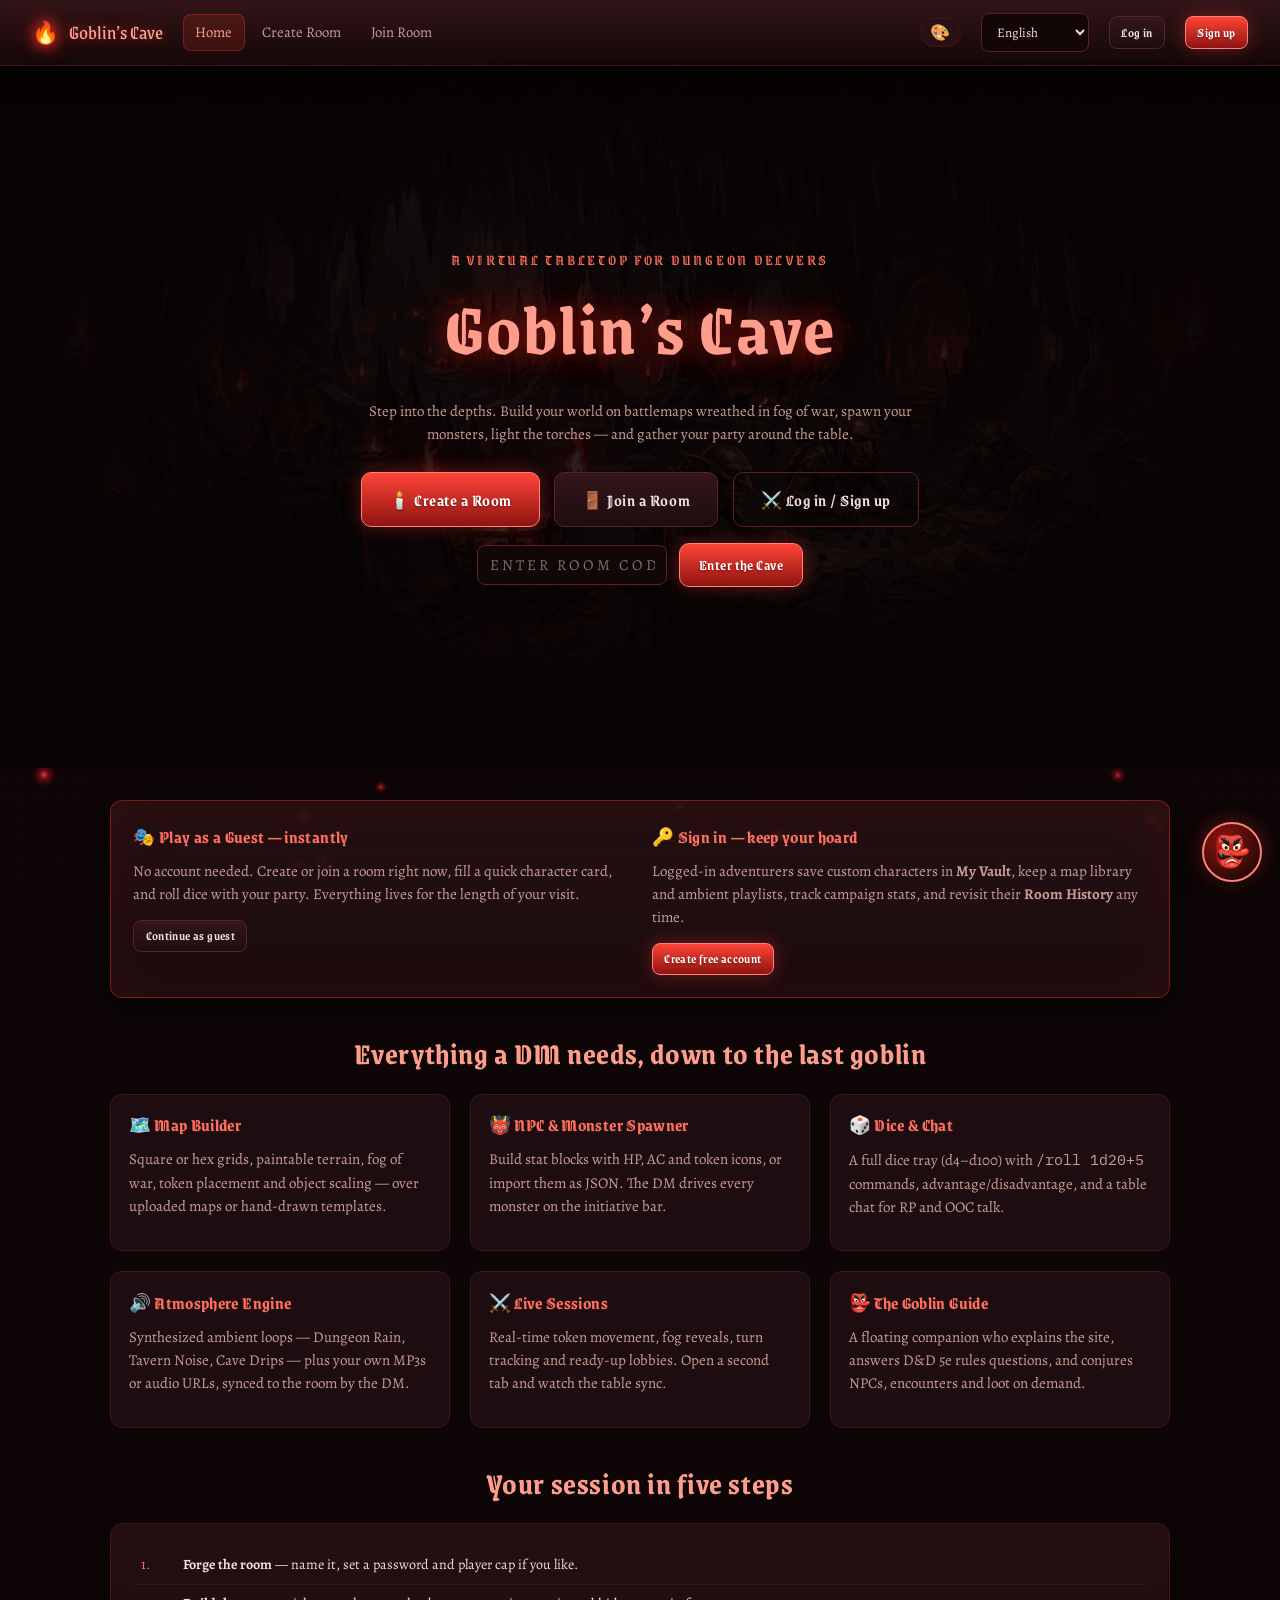
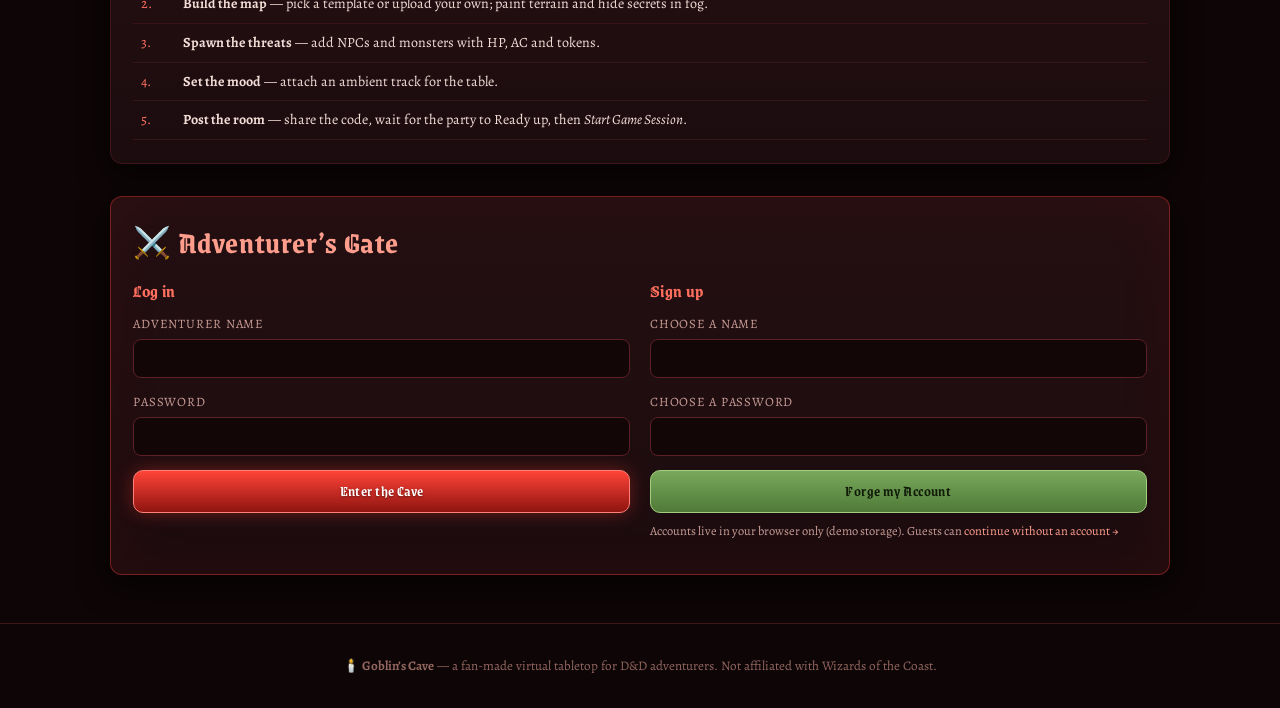
==== commit 2632558c: "New typography + user-selectable color palettes Fonts: replaced Cinzel/MedievalSharp with curated pa" ====
--- a/index.html
+++ b/index.html
@@ -6,8 +6,10 @@
 <title>Goblin's Cave — D&D Virtual Tabletop &amp; Room Manager</title>
 <link rel="icon" href="data:image/svg+xml,<svg xmlns='http://www.w3.org/2000/svg' viewBox='0 0 100 100'><text y='.9em' font-size='90'>🔥</text></svg>">
 <link rel="preconnect" href="https://fonts.googleapis.com">
-<link href="https://fonts.googleapis.com/css2?family=Cinzel:wght@500;700&family=MedievalSharp&display=swap" rel="stylesheet">
+<link href="https://fonts.googleapis.com/css2?family=Grenze+Gotisch:wght@500;700&family=Alegreya:ital,wght@0,400;0,600;0,700;1,400&family=Marcellus&family=Spectral:wght@400;600;700&family=Pirata+One&family=Vollkorn:wght@400;600;700&family=Oswald:wght@500;600&family=Inter:wght@400;500;600&family=IBM+Plex+Mono:wght@500;600&display=swap" rel="stylesheet">
 <link rel="stylesheet" href="css/styles.css">
+<link rel="stylesheet" href="css/themes.css">
+<script>try{var _t=localStorage.getItem("gc_theme");if(_t&&_t!=="blood")document.documentElement.setAttribute("data-theme",_t);var _f=localStorage.getItem("gc_font");if(_f&&_f!=="gothic")document.documentElement.setAttribute("data-font",_f);}catch(e){}</script>
 </head>
 <body>
 
--- a/css/styles.css
+++ b/css/styles.css
@@ -21,11 +21,19 @@
   --blue: #6db3d6;
   --purple: #c46a7c;
   --shadow: 0 10px 30px rgba(0,0,0,.6);
-  --glow: 0 0 18px rgba(255,59,48,.35);
   --radius: 12px;
-  --font-display: "Cinzel", "Palatino Linotype", "Book Antiqua", Georgia, serif;
-  --font-fantasy: "MedievalSharp", "Cinzel", Georgia, serif;
-  --font-body: "Segoe UI", system-ui, -apple-system, sans-serif;
+  /* themeable RGB triplets (used inside rgba()) */
+  --torch-rgb: 255,59,48; --torch2-rgb: 255,157,141; --ember-rgb: 255,36,24; --gold-rgb: 255,111,94;
+  --bg-rgb: 13,5,6; --bg2-rgb: 21,8,9; --stone-rgb: 29,13,16; --stone2-rgb: 39,17,20; --stone3-rgb: 51,22,25;
+  --line-rgb: 92,32,39;
+  --well: #120607; --pit: #0a0405; --torch-3: #ffc2b6; --line-hi: #83313a;
+  --pri-a: #ff4438; --pri-b: #8f1410; --pri-edge: #ff8177;
+  --ember-hue: 352;
+  --glow: 0 0 18px rgba(var(--torch-rgb),.35);
+  --font-display: "Grenze Gotisch", "Palatino Linotype", Georgia, serif;
+  --font-fantasy: "Grenze Gotisch", "Palatino Linotype", Georgia, serif;
+  --font-body: "Alegreya", "Palatino Linotype", Georgia, serif;
+  --font-mono: "IBM Plex Mono", Consolas, monospace;
 }
 
 * { box-sizing: border-box; }
@@ -33,9 +41,9 @@
 body {
   margin: 0;
   background:
-    radial-gradient(1200px 500px at 80% -10%, rgba(255,40,30,.12), transparent 60%),
-    radial-gradient(900px 420px at 10% 0%, rgba(180,10,20,.10), transparent 60%),
-    linear-gradient(180deg, #120607, var(--bg) 40%);
+    radial-gradient(1200px 500px at 80% -10%, rgba(var(--ember-rgb),.12), transparent 60%),
+    radial-gradient(900px 420px at 10% 0%, rgba(var(--ember-rgb),.10), transparent 60%),
+    linear-gradient(180deg, var(--well), var(--bg) 40%);
   color: var(--ink);
   font-family: var(--font-body);
   font-size: 15px;
@@ -60,7 +68,7 @@
 h2 { font-size: clamp(1.35rem, 2.5vw, 1.9rem); color: var(--torch-2); }
 h3 { font-size: 1.1rem; color: var(--gold); }
 a { color: var(--torch-2); text-decoration: none; }
-a:hover { color: #ffc2b6; }
+a:hover { color: var(--torch-3); }
 p { margin: 0 0 .9em; }
 small, .dim { color: var(--ink-dim); }
 .faint { color: var(--ink-faint); }
@@ -75,22 +83,22 @@
 .site-header {
   display: flex; align-items: center; gap: 1.25rem;
   padding: .8rem clamp(1rem, 3vw, 2rem);
-  background: linear-gradient(180deg, rgba(38,13,16,.94), rgba(21,7,9,.92));
+  background: linear-gradient(180deg, rgba(var(--stone3-rgb),.94), rgba(var(--bg2-rgb),.92));
   border-bottom: 1px solid var(--line-soft);
   box-shadow: 0 6px 24px rgba(0,0,0,.55);
   position: sticky; top: 0; z-index: 50;
   backdrop-filter: blur(6px);
 }
 .brand { display: flex; align-items: center; gap: .6rem; font-family: var(--font-fantasy);
-  font-size: 1.25rem; color: var(--torch-2); text-shadow: 0 0 14px rgba(255,59,48,.55); white-space: nowrap; }
-.brand .flame { font-size: 1.35rem; filter: drop-shadow(0 0 8px rgba(255,40,30,.9)); animation: flicker 2.6s infinite; }
+  font-size: 1.25rem; color: var(--torch-2); text-shadow: 0 0 14px rgba(var(--torch-rgb),.55); white-space: nowrap; }
+.brand .flame { font-size: 1.35rem; filter: drop-shadow(0 0 8px rgba(var(--ember-rgb),.9)); animation: flicker 2.6s infinite; }
 @keyframes flicker { 0%,100%{opacity:1; transform:rotate(-2deg)} 25%{opacity:.85} 55%{opacity:1; transform:rotate(2deg)} 75%{opacity:.9} }
 .nav-links { display: flex; gap: .25rem; flex: 1; flex-wrap: wrap; }
 .nav-links a {
   padding: .45rem .8rem; border-radius: 8px; color: var(--ink-dim); font-size: .92rem;
 }
-.nav-links a:hover { color: var(--ink); background: rgba(255,59,48,.10); }
-.nav-links a.active { color: var(--torch-2); background: rgba(255,59,48,.14); box-shadow: inset 0 0 0 1px rgba(255,59,48,.3); }
+.nav-links a:hover { color: var(--ink); background: rgba(var(--torch-rgb),.10); }
+.nav-links a.active { color: var(--torch-2); background: rgba(var(--torch-rgb),.14); box-shadow: inset 0 0 0 1px rgba(var(--torch-rgb),.3); }
 .user-chip { display: flex; align-items: center; gap: .5rem; background: var(--stone); border: 1px solid var(--line);
   padding: .3rem .7rem .3rem .4rem; border-radius: 999px; font-size: .88rem; cursor: pointer; }
 .user-chip .avatar { width: 28px; height: 28px; border-radius: 50%; display: grid; place-items: center;
@@ -107,14 +115,14 @@
   transition: transform .12s ease, box-shadow .2s ease, border-color .2s;
   text-decoration: none;
 }
-.btn:hover { transform: translateY(-1px); border-color: #83313a; color: #fff; }
+.btn:hover { transform: translateY(-1px); border-color: var(--line-hi); color: #fff; }
 .btn:active { transform: translateY(0); }
 .btn-primary {
-  background: linear-gradient(180deg, #ff4438, #8f1410);
-  border-color: #ff8177; color: #fff; text-shadow: 0 1px 2px rgba(60,0,0,.6);
+  background: linear-gradient(180deg, var(--pri-a), var(--pri-b));
+  border-color: var(--pri-edge); color: #fff; text-shadow: 0 1px 2px rgba(60,0,0,.6);
   box-shadow: var(--glow);
 }
-.btn-primary:hover { box-shadow: 0 0 26px rgba(255,59,48,.6); color: #fff; }
+.btn-primary:hover { box-shadow: 0 0 26px rgba(var(--torch-rgb),.6); color: #fff; }
 .btn-ghost { background: transparent; }
 .btn-danger { background: linear-gradient(180deg, #6e1414, #420a0a); border-color: #a03535; }
 .btn-green { background: linear-gradient(180deg, #79a95c, #4f7a38); border-color: #a3cf7f; color: #101b08; }
@@ -125,11 +133,11 @@
 
 /* ---------- panels & cards ---------- */
 .panel {
-  background: linear-gradient(180deg, rgba(45,16,20,.88), rgba(24,8,10,.92));
+  background: linear-gradient(180deg, rgba(var(--stone2-rgb),.88), rgba(var(--stone-rgb),.92));
   border: 1px solid var(--line-soft); border-radius: var(--radius);
   box-shadow: var(--shadow); padding: 1.4rem;
 }
-.panel.torch-lit { border-color: rgba(255,59,48,.4); box-shadow: var(--shadow), inset 0 0 60px rgba(255,40,30,.06); }
+.panel.torch-lit { border-color: rgba(var(--torch-rgb),.4); box-shadow: var(--shadow), inset 0 0 60px rgba(var(--ember-rgb),.06); }
 .panel-title { display: flex; align-items: center; gap: .6rem; margin-bottom: .75rem; }
 .panel-title h2, .panel-title h3 { margin: 0; }
 .grid { display: grid; gap: 1.25rem; }
@@ -142,18 +150,18 @@
 .card { background: var(--stone); border: 1px solid var(--line-soft); border-radius: var(--radius); padding: 1.1rem; transition: border-color .2s, transform .15s; }
 .card:hover { border-color: var(--line); }
 .card.clickable { cursor: pointer; }
-.card.clickable:hover { transform: translateY(-2px); border-color: rgba(255,59,48,.55); box-shadow: var(--glow); }
+.card.clickable:hover { transform: translateY(-2px); border-color: rgba(var(--torch-rgb),.55); box-shadow: var(--glow); }
 
 /* ---------- forms ---------- */
 label.field { display: block; margin-bottom: .85rem; }
 label.field > span { display: block; font-size: .8rem; letter-spacing: .06em; text-transform: uppercase; color: var(--ink-dim); margin-bottom: .3rem; }
 input[type=text], input[type=password], input[type=number], input[type=url], select, textarea {
-  width: 100%; background: #120607; color: var(--ink);
+  width: 100%; background: var(--well); color: var(--ink);
   border: 1px solid var(--line); border-radius: 8px; padding: .55rem .7rem; font-size: .95rem;
   font-family: var(--font-body);
 }
 input:disabled { opacity: .5; }
-input:focus, select:focus, textarea:focus { outline: none; border-color: var(--torch); box-shadow: 0 0 0 3px rgba(255,59,48,.18); }
+input:focus, select:focus, textarea:focus { outline: none; border-color: var(--torch); box-shadow: 0 0 0 3px rgba(var(--torch-rgb),.18); }
 textarea { resize: vertical; min-height: 70px; }
 input[type=range] { accent-color: var(--torch); width: 100%; }
 input[type=checkbox], input[type=radio] { accent-color: var(--torch); transform: scale(1.15); }
@@ -169,7 +177,7 @@
 .badge { display: inline-flex; align-items: center; gap: .3rem; font-size: .72rem; font-weight: 700;
   padding: .18rem .55rem; border-radius: 999px; letter-spacing: .05em; text-transform: uppercase;
   border: 1px solid transparent; }
-.badge.gold { background: rgba(255,111,94,.15); color: var(--gold); border-color: rgba(255,111,94,.45); }
+.badge.gold { background: rgba(var(--gold-rgb),.15); color: var(--gold); border-color: rgba(var(--gold-rgb),.45); }
 .badge.green { background: rgba(143,196,106,.14); color: var(--green); border-color: rgba(143,196,106,.4); }
 .badge.red { background: rgba(255,68,56,.16); color: var(--red); border-color: rgba(255,68,56,.45); }
 .badge.blue { background: rgba(109,179,214,.14); color: var(--blue); border-color: rgba(109,179,214,.4); }
@@ -177,17 +185,17 @@
 .chip { display: inline-flex; align-items: center; gap: .35rem; background: var(--stone-2); border: 1px solid var(--line-soft);
   border-radius: 999px; padding: .25rem .7rem; font-size: .82rem; cursor: pointer; color: var(--ink-dim); }
 .chip:hover { border-color: var(--torch); color: var(--ink); }
-.chip.active { background: rgba(255,59,48,.18); border-color: var(--torch); color: var(--torch-2); }
+.chip.active { background: rgba(var(--torch-rgb),.18); border-color: var(--torch); color: var(--torch-2); }
 
 /* ---------- landing ---------- */
 .hero { position: relative; min-height: 78vh; display: grid; place-items: center; text-align: center; overflow: hidden; }
 .hero-bg { position: absolute; inset: 0; background-size: cover; background-position: center;
   filter: brightness(.55) saturate(1.15); transform: scale(1.02); }
 .hero-bg::after { content:""; position:absolute; inset:0;
-  background: radial-gradient(closest-side, transparent 30%, rgba(10,3,4,.88) 90%), linear-gradient(180deg, rgba(12,3,4,.5), rgba(13,5,6,.96)); }
+  background: radial-gradient(closest-side, transparent 30%, rgba(var(--bg-rgb),.88) 90%), linear-gradient(180deg, rgba(var(--bg-rgb),.5), rgba(var(--bg-rgb),.96)); }
 .hero-inner { position: relative; z-index: 2; max-width: 820px; padding: 3rem 1.5rem; }
 .hero h1 { font-family: var(--font-fantasy); font-size: clamp(2.6rem, 7vw, 4.6rem); color: var(--torch-2);
-  text-shadow: 0 0 30px rgba(255,40,30,.65), 0 4px 20px rgba(0,0,0,.85); margin-bottom: .2em; }
+  text-shadow: 0 0 30px rgba(var(--ember-rgb),.65), 0 4px 20px rgba(0,0,0,.85); margin-bottom: .2em; }
 .hero .tagline { font-family: var(--font-display); color: var(--gold); letter-spacing: .18em; text-transform: uppercase; font-size: .95rem; }
 .hero-actions { display: flex; gap: .9rem; justify-content: center; flex-wrap: wrap; margin-top: 1.6rem; }
 
@@ -200,19 +208,19 @@
   background: var(--stone); border: 1px solid var(--line-soft); color: var(--ink-faint); font-size: .85rem; cursor: default; }
 .wizard-steps li .n { width: 22px; height: 22px; border-radius: 50%; display:grid; place-items:center;
   background: var(--stone-3); border: 1px solid var(--line); font-size: .72rem; }
-.wizard-steps li.active { color: var(--torch-2); border-color: rgba(255,59,48,.55); box-shadow: var(--glow); }
-.wizard-steps li.active .n { background: var(--torch); color: #2b0503; border-color: var(--torch); }
+.wizard-steps li.active { color: var(--torch-2); border-color: rgba(var(--torch-rgb),.55); box-shadow: var(--glow); }
+.wizard-steps li.active .n { background: var(--torch); color: var(--bg); border-color: var(--torch); }
 .wizard-steps li.done { color: var(--green); cursor: pointer; }
 .wizard-steps li.done .n { background: rgba(143,196,106,.2); border-color: var(--green); color: var(--green); }
 
 /* ---------- canvas / map tools ---------- */
-.canvas-frame { position: relative; background: #0a0405; border: 1px solid var(--line); border-radius: var(--radius); overflow: hidden; }
+.canvas-frame { position: relative; background: var(--pit); border: 1px solid var(--line); border-radius: var(--radius); overflow: hidden; }
 .canvas-frame canvas { display: block; width: 100%; cursor: crosshair; touch-action: none; }
 .tool-bar { display: flex; gap: .35rem; flex-wrap: wrap; align-items: center; padding: .5rem; background: var(--stone); border-bottom: 1px solid var(--line-soft); }
 .tool-btn { background: var(--stone-2); border: 1px solid var(--line-soft); color: var(--ink-dim); border-radius: 8px;
   padding: .35rem .65rem; font-size: .82rem; cursor: pointer; display:inline-flex; gap:.35rem; align-items:center; }
 .tool-btn:hover { color: var(--ink); border-color: var(--line); }
-.tool-btn.active { background: rgba(255,59,48,.18); border-color: var(--torch); color: var(--torch-2); }
+.tool-btn.active { background: rgba(var(--torch-rgb),.18); border-color: var(--torch); color: var(--torch-2); }
 .tool-sep { width: 1px; height: 22px; background: var(--line-soft); margin: 0 .3rem; }
 .swatch { width: 22px; height: 22px; border-radius: 6px; border: 2px solid rgba(0,0,0,.5); cursor: pointer; }
 .swatch.active { outline: 2px solid var(--torch); }
@@ -231,16 +239,16 @@
 .stat-mini b { color: var(--ink); }
 
 .room-code { font-family: var(--font-fantasy); font-size: 2rem; letter-spacing: .35em; color: var(--gold);
-  text-shadow: 0 0 16px rgba(255,111,94,.5); text-align: center; }
+  text-shadow: 0 0 16px rgba(var(--gold-rgb),.5); text-align: center; }
 
 /* ---------- chat ---------- */
 .chat-box { display:flex; flex-direction:column; height: 100%; min-height: 320px; }
 .chat-log { flex:1; overflow-y:auto; padding: .75rem; display:flex; flex-direction:column; gap:.45rem;
-  background: rgba(10,3,4,.6); border-radius: 8px; border: 1px solid var(--line-soft); min-height: 200px; }
+  background: rgba(var(--bg-rgb),.6); border-radius: 8px; border: 1px solid var(--line-soft); min-height: 200px; }
 .chat-msg { font-size: .9rem; max-width: 96%; }
 .chat-msg .who { font-weight: 700; color: var(--gold); margin-right: .4rem; font-size:.82rem; }
 .chat-msg.sys { color: var(--ink-dim); font-style: italic; font-size: .84rem; }
-.chat-msg.roll { background: rgba(255,68,56,.10); border: 1px solid rgba(255,68,56,.35); border-radius: 8px; padding: .35rem .6rem; }
+.chat-msg.roll { background: rgba(var(--torch-rgb),.10); border: 1px solid rgba(var(--torch-rgb),.35); border-radius: 8px; padding: .35rem .6rem; }
 .chat-msg.roll .dice-face { font-size: 1.15rem; color: var(--torch-2); font-weight: 800; }
 .chat-msg .ts { color: var(--ink-faint); font-size: .7rem; margin-left: .4rem; }
 .chat-input-row { display: flex; gap: .5rem; margin-top: .6rem; }
@@ -254,7 +262,7 @@
 .die-btn small { color: var(--ink-faint); font-size: .68rem; }
 .die-btn:hover { border-color: var(--torch); box-shadow: var(--glow); }
 .die-result { text-align:center; padding: 1rem; font-family: var(--font-display); }
-.die-result .big { font-size: 2.6rem; color: var(--torch-2); text-shadow: 0 0 20px rgba(255,59,48,.6); }
+.die-result .big { font-size: 2.6rem; color: var(--torch-2); text-shadow: 0 0 20px rgba(var(--torch-rgb),.6); }
 .die-result.rolling .big { animation: tumble .5s ease; }
 @keyframes tumble { 0% { transform: rotateZ(-160deg) scale(.3); opacity: 0; } 60% { transform: rotateZ(12deg) scale(1.15);} 100% { transform: none; opacity: 1; } }
 
@@ -266,14 +274,14 @@
 .init-card .icon { font-size: 1.4rem; }
 .init-card .nm { font-size: .75rem; white-space: nowrap; overflow: hidden; text-overflow: ellipsis; }
 .init-card .iv { font-size: .68rem; color: var(--ink-faint); }
-.init-card.current { border-color: var(--torch); box-shadow: var(--glow); background: rgba(255,59,48,.14); }
-.init-card .hp-line { height: 4px; border-radius: 2px; background: #401512; margin-top: 3px; overflow:hidden; }
+.init-card.current { border-color: var(--torch); box-shadow: var(--glow); background: rgba(var(--torch-rgb),.14); }
+.init-card .hp-line { height: 4px; border-radius: 2px; background: rgba(0,0,0,.4); margin-top: 3px; overflow:hidden; }
 .init-card .hp-line i { display:block; height:100%; background: linear-gradient(90deg, #d84b35, #7fb069); }
 
 /* ---------- modal ---------- */
-.modal-overlay { position: fixed; inset: 0; background: rgba(8,2,3,.78); backdrop-filter: blur(3px);
+.modal-overlay { position: fixed; inset: 0; background: rgba(var(--bg-rgb),.78); backdrop-filter: blur(3px);
   display: grid; place-items: center; z-index: 100; padding: 1rem; }
-.modal { background: linear-gradient(180deg, #301317, #1a090b); border: 1px solid var(--line);
+.modal { background: linear-gradient(180deg, var(--stone-3), var(--stone)); border: 1px solid var(--line);
   border-radius: 14px; box-shadow: 0 30px 80px rgba(0,0,0,.75), var(--glow); max-width: 620px; width: 100%;
   max-height: 88vh; overflow-y: auto; padding: 1.4rem; }
 .modal.wide { max-width: 860px; }
@@ -284,7 +292,7 @@
 
 /* ---------- toast ---------- */
 #toast-root { position: fixed; top: 76px; right: 16px; z-index: 200; display: flex; flex-direction: column; gap: .5rem; }
-.toast { background: linear-gradient(180deg, #331317, #1c090b); border: 1px solid var(--line); border-left: 3px solid var(--torch);
+.toast { background: linear-gradient(180deg, var(--stone-3), var(--stone-2)); border: 1px solid var(--line); border-left: 3px solid var(--torch);
   color: var(--ink); padding: .65rem .9rem; border-radius: 10px; box-shadow: var(--shadow); font-size: .88rem;
   animation: slidein .25s ease; max-width: 320px; }
 .toast.err { border-left-color: var(--red); }
@@ -293,30 +301,30 @@
 
 /* ---------- goblin guide (blood theme) ---------- */
 #guide-fab { position: fixed; right: 18px; bottom: 18px; z-index: 90; width: 60px; height: 60px; border-radius: 50%;
-  background: radial-gradient(circle at 35% 30%, #7a1d1a, #33100f); border: 2px solid #d05045; cursor: pointer;
-  font-size: 1.9rem; display: grid; place-items: center; box-shadow: 0 8px 24px rgba(0,0,0,.65), 0 0 20px rgba(255,59,48,.4);
+  background: radial-gradient(circle at 35% 30%, var(--pri-b), var(--pit)); border: 2px solid var(--pri-edge); cursor: pointer;
+  font-size: 1.9rem; display: grid; place-items: center; box-shadow: 0 8px 24px rgba(0,0,0,.65), 0 0 20px rgba(var(--torch-rgb),.4);
   animation: bob 3.5s ease-in-out infinite; }
 @keyframes bob { 0%,100% { transform: translateY(0);} 50% { transform: translateY(-6px);} }
 #guide-fab:hover { transform: scale(1.06); }
 #guide-panel { position: fixed; right: 18px; bottom: 90px; z-index: 95; width: min(380px, calc(100vw - 36px));
   height: min(520px, 70vh); display: flex; flex-direction: column;
-  background: linear-gradient(180deg, #26100f, #150708); border: 1px solid #7c2a26; border-radius: 14px;
-  box-shadow: 0 24px 60px rgba(0,0,0,.75), 0 0 26px rgba(255,59,48,.25); overflow: hidden; }
-#guide-panel header { display:flex; align-items:center; gap:.6rem; padding:.8rem 1rem; background: rgba(38,12,12,.92);
-  border-bottom: 1px solid #5c201d; }
+  background: linear-gradient(180deg, var(--stone-2), var(--bg)); border: 1px solid var(--line); border-radius: 14px;
+  box-shadow: 0 24px 60px rgba(0,0,0,.75), 0 0 26px rgba(var(--torch-rgb),.25); overflow: hidden; }
+#guide-panel header { display:flex; align-items:center; gap:.6rem; padding:.8rem 1rem; background: rgba(var(--stone3-rgb),.92);
+  border-bottom: 1px solid var(--line); }
 #guide-panel header .face { font-size: 1.6rem; }
-#guide-panel header b { font-family: var(--font-display); color: #ff9d8d; }
-#guide-panel header small { display:block; color: #b06a60; font-size: .72rem; }
+#guide-panel header b { font-family: var(--font-display); color: var(--torch-2); }
+#guide-panel header small { display:block; color: var(--ink-dim); font-size: .72rem; }
 #guide-log { flex: 1; overflow-y: auto; padding: .9rem; display: flex; flex-direction: column; gap: .6rem; }
 .g-msg { max-width: 88%; padding: .5rem .75rem; border-radius: 12px; font-size: .86rem; line-height: 1.45; white-space: pre-wrap; }
-.g-msg.bot { background: rgba(255,59,48,.12); border: 1px solid rgba(255,59,48,.38); border-top-left-radius: 4px; align-self: flex-start; }
-.g-msg.user { background: rgba(255,157,141,.12); border: 1px solid rgba(255,157,141,.35); border-top-right-radius: 4px; align-self: flex-end; }
-.g-msg b { color: #ff9d8d; }
+.g-msg.bot { background: rgba(var(--torch-rgb),.12); border: 1px solid rgba(var(--torch-rgb),.38); border-top-left-radius: 4px; align-self: flex-start; }
+.g-msg.user { background: rgba(var(--torch2-rgb),.12); border: 1px solid rgba(var(--torch2-rgb),.35); border-top-right-radius: 4px; align-self: flex-end; }
+.g-msg b { color: var(--torch-2); }
 #guide-chips { display:flex; gap:.35rem; flex-wrap: wrap; padding: .5rem .7rem 0; }
 #guide-chips .chip { font-size: .72rem; padding: .2rem .55rem; }
 #guide-input-row { display:flex; gap:.4rem; padding:.7rem; }
-#guide-input-row input { flex:1; background:#120607; border-color:#5c201d; }
-#guide-input-row button { background: linear-gradient(180deg,#ff4438,#8f1410); border:none; color:#fff;
+#guide-input-row input { flex:1; background: var(--well); border-color: var(--line); }
+#guide-input-row button { background: linear-gradient(180deg, var(--pri-a), var(--pri-b)); border:none; color:#fff;
   border-radius: 8px; padding: 0 .9rem; font-weight: 700; cursor: pointer; }
 
 /* ---------- VTT layout ---------- */
@@ -326,14 +334,14 @@
 .vtt-side { display:flex; flex-direction: column; gap: .75rem; min-height: 0; }
 .vtt-side .panel { flex: 1; display:flex; flex-direction:column; min-height: 0; overflow: hidden; }
 .side-tabs { display:flex; gap:.25rem; margin-bottom:.6rem; }
-.side-tabs .tool-btn.active { background: rgba(255,59,48,.18); }
+.side-tabs .tool-btn.active { background: rgba(var(--torch-rgb),.18); }
 #vtt-canvas-wrap { flex: 1; }
 #vtt-canvas-wrap canvas { height: 100%; }
 
 .token-emoji-picker { display:flex; flex-wrap:wrap; gap:.3rem; }
 .token-emoji-picker span { font-size: 1.4rem; padding:.25rem; border-radius:8px; cursor:pointer; border:1px solid transparent; }
 .token-emoji-picker span:hover { background: var(--stone-2); }
-.token-emoji-picker span.active { border-color: var(--torch); background: rgba(255,59,48,.16); }
+.token-emoji-picker span.active { border-color: var(--torch); background: rgba(var(--torch-rgb),.16); }
 
 .avatar-picker { display:flex; flex-wrap:wrap; gap:.4rem; }
 .avatar-picker span { font-size: 1.7rem; width: 46px; height: 46px; display:grid; place-items:center; border-radius: 10px;
@@ -343,12 +351,12 @@
 .table { width: 100%; border-collapse: collapse; font-size: .88rem; }
 .table th { text-align:left; color: var(--ink-faint); font-size:.72rem; text-transform:uppercase; letter-spacing:.06em;
   padding:.4rem .5rem; border-bottom: 1px solid var(--line-soft); }
-.table td { padding: .5rem; border-bottom: 1px solid rgba(92,32,39,.4); }
-.table tr:hover td { background: rgba(255,59,48,.05); }
+.table td { padding: .5rem; border-bottom: 1px solid rgba(var(--line-rgb),.4); }
+.table tr:hover td { background: rgba(var(--torch-rgb),.05); }
 
 .footer { padding: 2rem 1.5rem; text-align: center; color: var(--ink-faint); font-size: .82rem; border-top: 1px solid var(--line-soft); margin-top: 3rem; }
 .scrollbox { overflow-y: auto; }
-::selection { background: rgba(255,59,48,.4); }
+::selection { background: rgba(var(--torch-rgb),.4); }
 ::-webkit-scrollbar { width: 10px; height: 10px; }
 ::-webkit-scrollbar-thumb { background: var(--stone-3); border-radius: 6px; border: 2px solid var(--bg); }
 ::-webkit-scrollbar-track { background: transparent; }
--- a/css/themes.css
+++ b/css/themes.css
@@ -0,0 +1,118 @@
+/* ============================================================
+   GOBLIN'S CAVE — selectable cave palettes & font pairings.
+   Blood (default) lives in styles.css :root; the others here.
+   Applied via data-theme / data-font on <html>.
+   ============================================================ */
+
+/* ☠️ POISON — the venom-lit grotto */
+html[data-theme="poison"] {
+  --bg: #060d07; --bg-2: #0a1509;
+  --stone: #0f1d12; --stone-2: #14271a; --stone-3: #1a3322;
+  --line: #2c5c38; --line-soft: #1d4028;
+  --ink: #d9f2dd; --ink-dim: #9cc9a4; --ink-faint: #61936d;
+  --torch: #38e06a; --torch-2: #9dffb0; --ember: #22d15a; --gold: #c8ff5e;
+  --torch-rgb: 56,224,106; --torch2-rgb: 157,255,176; --ember-rgb: 34,209,90; --gold-rgb: 200,255,94;
+  --bg-rgb: 6,13,7; --bg2-rgb: 10,21,9; --stone-rgb: 15,29,18; --stone2-rgb: 20,39,26; --stone3-rgb: 26,51,34;
+  --line-rgb: 44,92,56;
+  --well: #071209; --pit: #040b06; --torch-3: #d6ffd9; --line-hi: #3a8352;
+  --pri-a: #38e06a; --pri-b: #0f7a34; --pri-edge: #8affab;
+  --ember-hue: 135;
+}
+
+/* 🔮 ARCANE — the violet sanctum */
+html[data-theme="arcane"] {
+  --bg: #0a0512; --bg-2: #120821;
+  --stone: #170d2b; --stone-2: #1f123a; --stone-3: #291949;
+  --line: #4a2a7a; --line-soft: #341e57;
+  --ink: #eadcf2; --ink-dim: #b69cc9; --ink-faint: #83699b;
+  --torch: #a24bff; --torch-2: #d3a9ff; --ember: #8f18ff; --gold: #e39bff;
+  --torch-rgb: 162,75,255; --torch2-rgb: 211,169,255; --ember-rgb: 143,24,255; --gold-rgb: 227,155,255;
+  --bg-rgb: 10,5,18; --bg2-rgb: 18,8,33; --stone-rgb: 23,13,43; --stone2-rgb: 31,18,58; --stone3-rgb: 41,25,73;
+  --line-rgb: 74,42,122;
+  --well: #0d0716; --pit: #070310; --torch-3: #ecd9ff; --line-hi: #6a3aa8;
+  --pri-a: #a24bff; --pri-b: #4d10a0; --pri-edge: #c99aff;
+  --ember-hue: 275;
+}
+
+/* ❄️ FROST — the glacier vault */
+html[data-theme="frost"] {
+  --bg: #050a10; --bg-2: #081220;
+  --stone: #0d1a2b; --stone-2: #12233a; --stone-3: #193049;
+  --line: #275a7c; --line-soft: #1c415b;
+  --ink: #dceaf2; --ink-dim: #9cb8c9; --ink-faint: #648499;
+  --torch: #3ba8ff; --torch-2: #9dd6ff; --ember: #18c4ff; --gold: #6fe7ff;
+  --torch-rgb: 59,168,255; --torch2-rgb: 157,214,255; --ember-rgb: 24,196,255; --gold-rgb: 111,231,255;
+  --bg-rgb: 5,10,16; --bg2-rgb: 8,18,32; --stone-rgb: 13,26,43; --stone2-rgb: 18,35,58; --stone3-rgb: 25,48,73;
+  --line-rgb: 39,90,124;
+  --well: #071019; --pit: #040a12; --torch-3: #d6ecff; --line-hi: #3a6a83;
+  --pri-a: #3ba8ff; --pri-b: #0f4a8f; --pri-edge: #8fd2ff;
+  --ember-hue: 200;
+}
+
+/* 🌊 ABYSS — the drowned treasury */
+html[data-theme="abyss"] {
+  --bg: #04100e; --bg-2: #071a17;
+  --stone: #0c241f; --stone-2: #113029; --stone-3: #173d34;
+  --line: #1f6b57; --line-soft: #174d3f;
+  --ink: #dcf2ea; --ink-dim: #9cc9bb; --ink-faint: #649386;
+  --torch: #18e0b8; --torch-2: #8fffe4; --ember: #0fffc8; --gold: #ffd75e;
+  --torch-rgb: 24,224,184; --torch2-rgb: 143,255,228; --ember-rgb: 15,255,200; --gold-rgb: 255,215,94;
+  --bg-rgb: 4,16,14; --bg2-rgb: 7,26,23; --stone-rgb: 12,36,31; --stone2-rgb: 17,48,41; --stone3-rgb: 23,61,52;
+  --line-rgb: 31,107,87;
+  --well: #061512; --pit: #030d0b; --torch-3: #d0ffef; --line-hi: #2a836b;
+  --pri-a: #18e0b8; --pri-b: #0a6e58; --pri-edge: #8fffe4;
+  --ember-hue: 165;
+}
+
+/* ============================================================
+   Font pairings (applied via data-font on <html>)
+   gothic = default, declared in styles.css :root
+   ============================================================ */
+html[data-font="royal"] {
+  --font-display: "Marcellus", "Palatino Linotype", Georgia, serif;
+  --font-fantasy: "Marcellus", "Palatino Linotype", Georgia, serif;
+  --font-body: "Spectral", "Palatino Linotype", Georgia, serif;
+}
+html[data-font="rune"] {
+  --font-display: "Pirata One", "Palatino Linotype", Georgia, serif;
+  --font-fantasy: "Pirata One", "Palatino Linotype", Georgia, serif;
+  --font-body: "Vollkorn", "Palatino Linotype", Georgia, serif;
+}
+html[data-font="modern"] {
+  --font-display: "Oswald", "Segoe UI", system-ui, sans-serif;
+  --font-fantasy: "Oswald", "Segoe UI", system-ui, sans-serif;
+  --font-body: "Inter", "Segoe UI", system-ui, sans-serif;
+}
+/* keep the wizard numerals tidy on ultra-decorative displays */
+html[data-font="rune"] .wizard-steps li .n { font-family: "Segoe UI", system-ui, sans-serif; }
+
+/* ============================================================
+   Theme & font picker (header popover)
+   ============================================================ */
+#theme-btn { background: var(--stone-2); border: 1px solid var(--line-soft); color: var(--ink-dim);
+  border-radius: 999px; padding: .35rem .6rem; font-size: 1rem; cursor: pointer; line-height: 1; }
+#theme-btn:hover { border-color: var(--torch); color: var(--ink); }
+.theme-pop { position: fixed; top: 58px; right: clamp(.6rem, 2vw, 1.5rem); z-index: 120;
+  width: min(360px, calc(100vw - 1.2rem)); background: linear-gradient(180deg, var(--stone-2), var(--bg-2));
+  border: 1px solid var(--line); border-radius: 14px; box-shadow: var(--shadow), var(--glow);
+  padding: .9rem; }
+.theme-pop h4 { margin: .2rem 0 .5rem; font-size: .95rem; color: var(--torch-2); }
+.theme-pop .swatch-row { display: grid; grid-template-columns: repeat(5, 1fr); gap: .45rem; margin-bottom: .9rem; }
+.theme-pop .tswatch { border: 2px solid var(--line-soft); border-radius: 10px; cursor: pointer;
+  background: var(--stone); padding: .35rem .2rem; display: grid; justify-items: center; gap: .3rem; color: var(--ink-dim); }
+.theme-pop .tswatch .dot { width: 26px; height: 26px; border-radius: 50%; border: 2px solid rgba(0,0,0,.5); }
+.theme-pop .tswatch .nm { font-size: .68rem; letter-spacing: .03em; }
+.theme-pop .tswatch:hover { border-color: var(--line-hi); color: var(--ink); }
+.theme-pop .tswatch.active { border-color: var(--torch); color: var(--torch-2); box-shadow: var(--glow); }
+.theme-pop .font-row { display: grid; grid-template-columns: 1fr 1fr; gap: .45rem; }
+.theme-pop .fswatch { border: 2px solid var(--line-soft); border-radius: 10px; cursor: pointer;
+  background: var(--stone); padding: .45rem .55rem; color: var(--ink-dim); text-align: left; }
+.theme-pop .fswatch .aa { font-size: 1.25rem; color: var(--ink); line-height: 1.1; }
+.theme-pop .fswatch .nm { font-size: .7rem; margin-top: .15rem; display: block; }
+.theme-pop .fswatch:hover { border-color: var(--line-hi); }
+.theme-pop .fswatch.active { border-color: var(--torch); color: var(--torch-2); box-shadow: var(--glow); }
+.theme-pop .reset { margin-top: .7rem; width: 100%; }
+
+/* code-ish things follow the mono face */
+.room-code, code { font-family: var(--font-mono); }
+.room-code { letter-spacing: .28em; }
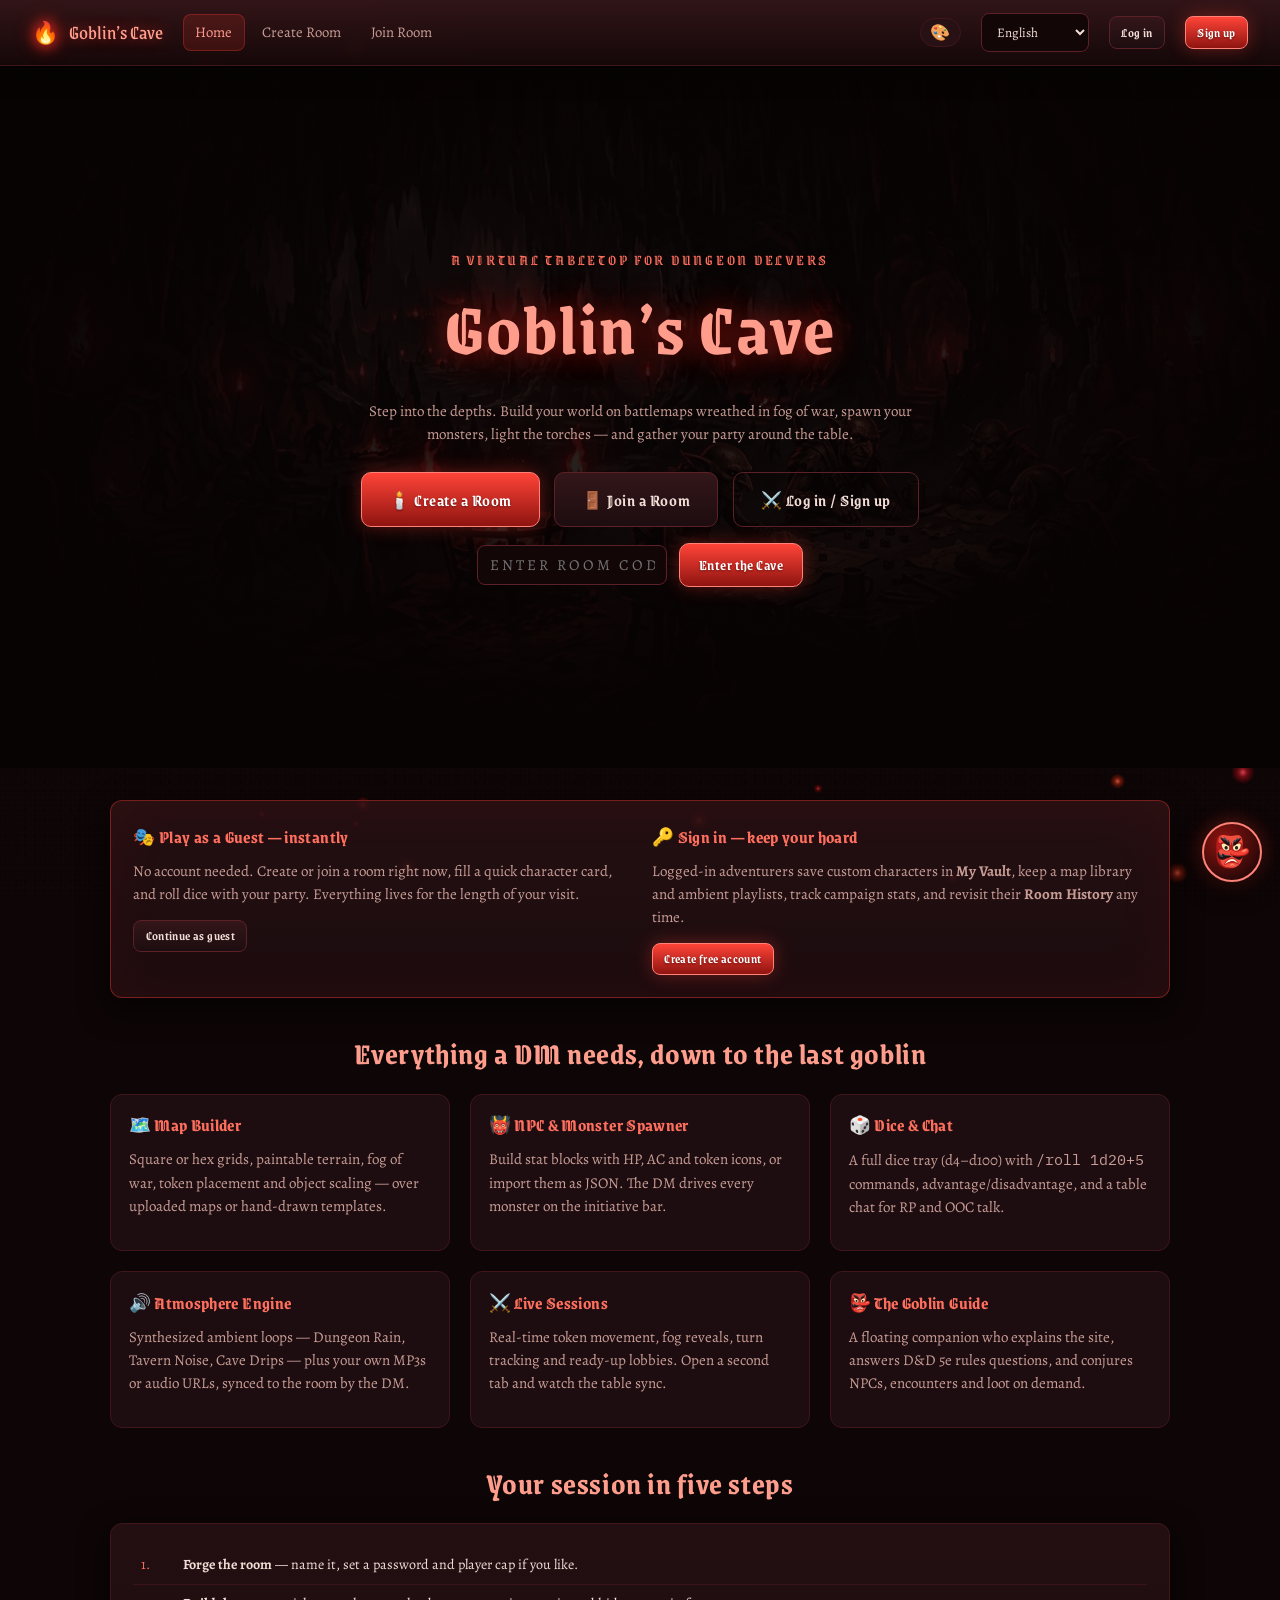
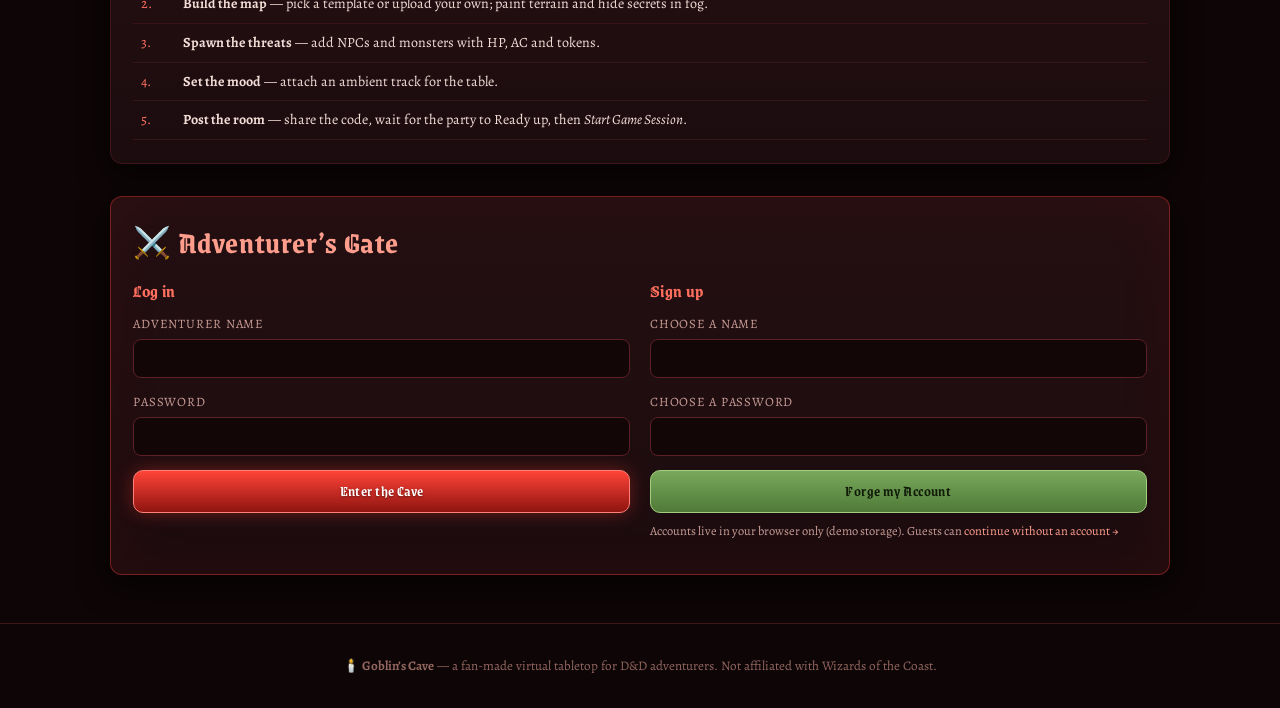
==== commit 46cfd79e: "Full translation coverage: localize every page in all 7 languages The UI previously left large stret" ====
--- a/index.html
+++ b/index.html
@@ -61,32 +61,32 @@
     <div class="grid cols-3 mt2">
       <div class="card">
         <h3 data-i18n="f_map_h">🗺️ Map Builder</h3>
-        <p class="dim">Square or hex grids, paintable terrain, fog of war, token placement and
+        <p class="dim" data-i18n="f_map_p">Square or hex grids, paintable terrain, fog of war, token placement and
         object scaling — over uploaded maps or hand-drawn templates.</p>
       </div>
       <div class="card">
         <h3 data-i18n="f_npc_h">👹 NPC &amp; Monster Spawner</h3>
-        <p class="dim">Build stat blocks with HP, AC and token icons, or import them as JSON.
+        <p class="dim" data-i18n="f_npc_p">Build stat blocks with HP, AC and token icons, or import them as JSON.
         The DM drives every monster on the initiative bar.</p>
       </div>
       <div class="card">
         <h3 data-i18n="f_dice_h">🎲 Dice &amp; Chat</h3>
-        <p class="dim">A full dice tray (d4–d100) with <code>/roll 1d20+5</code> commands,
+        <p class="dim" data-i18n="f_dice_p">A full dice tray (d4–d100) with <code>/roll 1d20+5</code> commands,
         advantage/disadvantage, and a table chat for RP and OOC talk.</p>
       </div>
       <div class="card">
         <h3 data-i18n="f_audio_h">🔊 Atmosphere Engine</h3>
-        <p class="dim">Synthesized ambient loops — Dungeon Rain, Tavern Noise, Cave Drips —
+        <p class="dim" data-i18n="f_audio_p">Synthesized ambient loops — Dungeon Rain, Tavern Noise, Cave Drips —
         plus your own MP3s or audio URLs, synced to the room by the DM.</p>
       </div>
       <div class="card">
         <h3 data-i18n="f_live_h">⚔️ Live Sessions</h3>
-        <p class="dim">Real-time token movement, fog reveals, turn tracking and ready-up lobbies.
+        <p class="dim" data-i18n="f_live_p">Real-time token movement, fog reveals, turn tracking and ready-up lobbies.
         Open a second tab and watch the table sync.</p>
       </div>
       <div class="card">
         <h3 data-i18n="f_guide_h">👺 The Goblin Guide</h3>
-        <p class="dim">A floating companion who explains the site, answers D&amp;D 5e rules
+        <p class="dim" data-i18n="f_guide_p">A floating companion who explains the site, answers D&amp;D 5e rules
         questions, and conjures NPCs, encounters and loot on demand.</p>
       </div>
     </div>
@@ -125,8 +125,8 @@
             <label class="field"><span data-i18n="fld_pickpass">Choose a password</span>
               <input type="password" id="signup-pass" autocomplete="new-password" required></label>
             <button class="btn btn-green btn-block" type="submit" data-i18n="signup_btn">Forge my Account</button>
-            <p class="dim mt1" style="font-size:.78rem;">Accounts live in your browser only (demo storage).
-            Guests can <a href="#" id="guest-link">continue without an account →</a></p>
+            <p class="dim mt1" style="font-size:.78rem;"><span data-i18n="auth_note">Accounts live in your browser only (demo storage).
+            Guests can</span> <a href="#" id="guest-link" data-i18n="auth_guest_link">continue without an account →</a></p>
           </form>
         </div>
       </div>
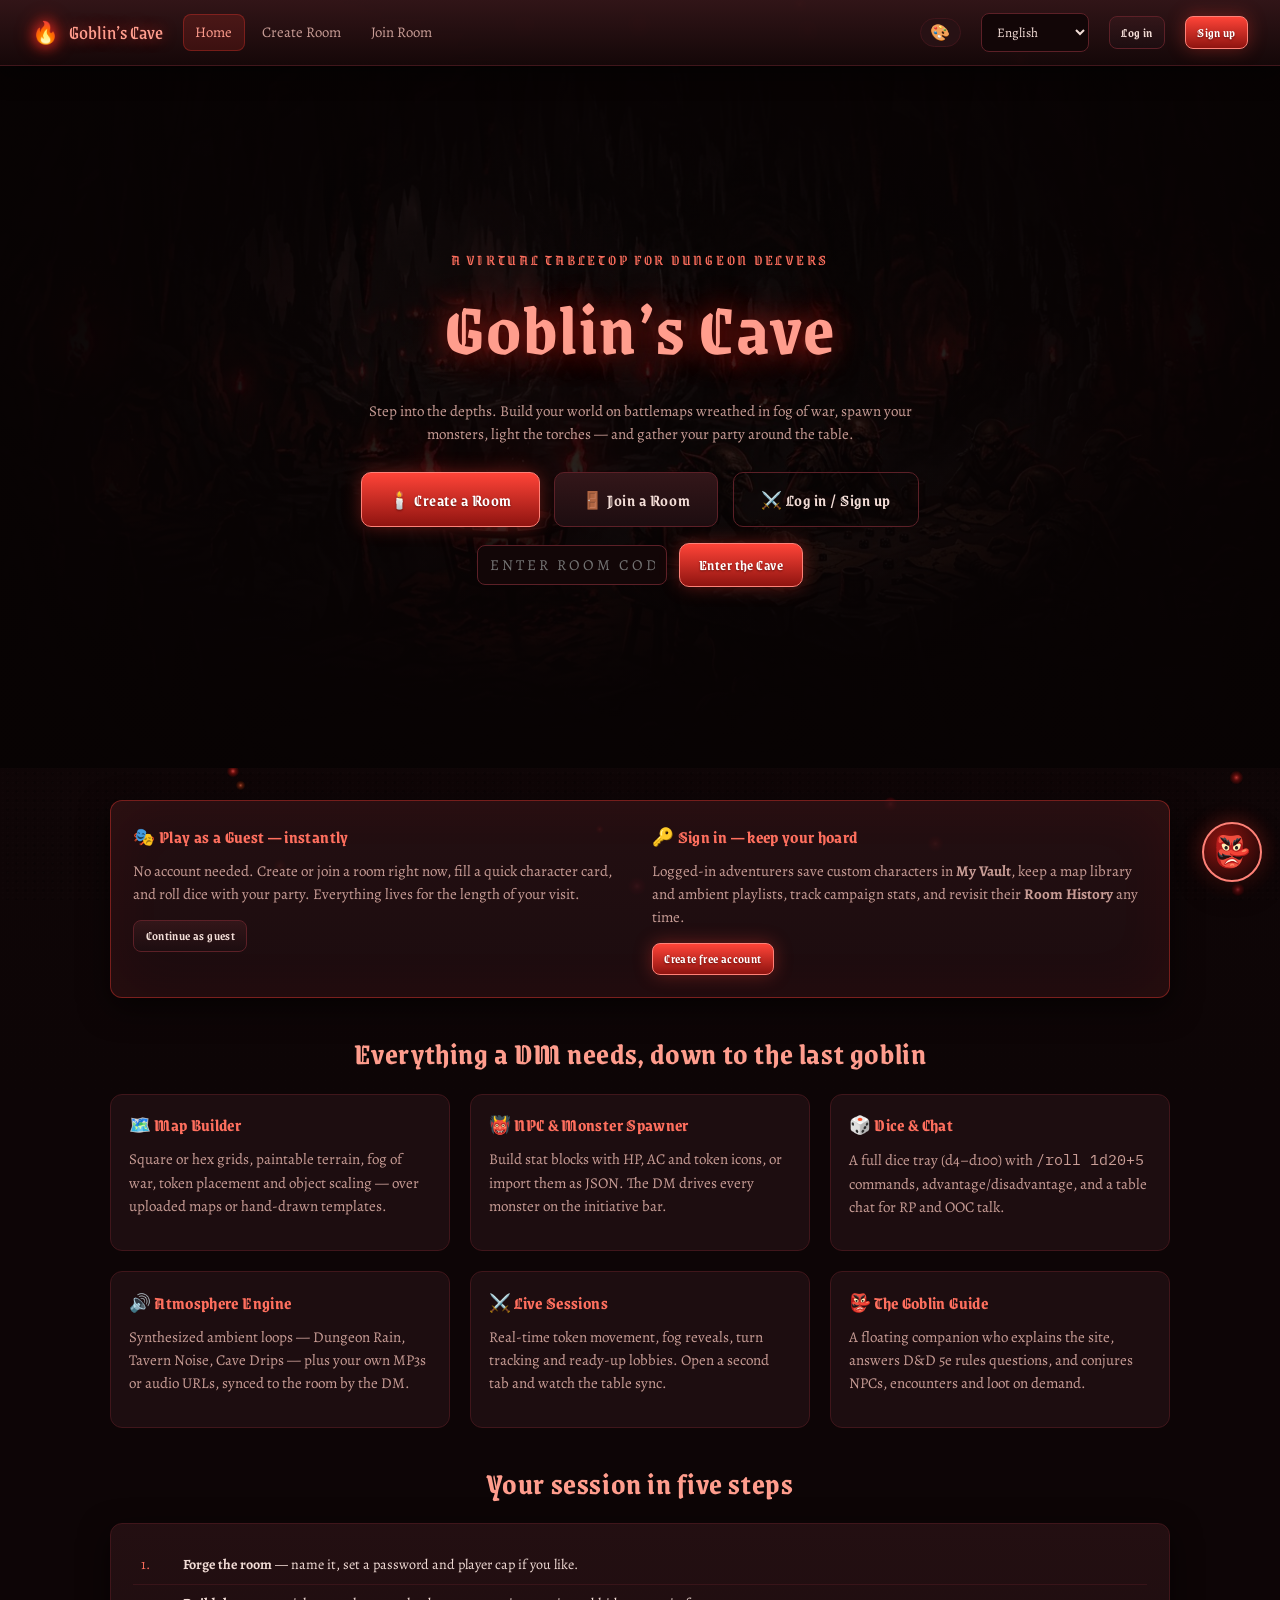
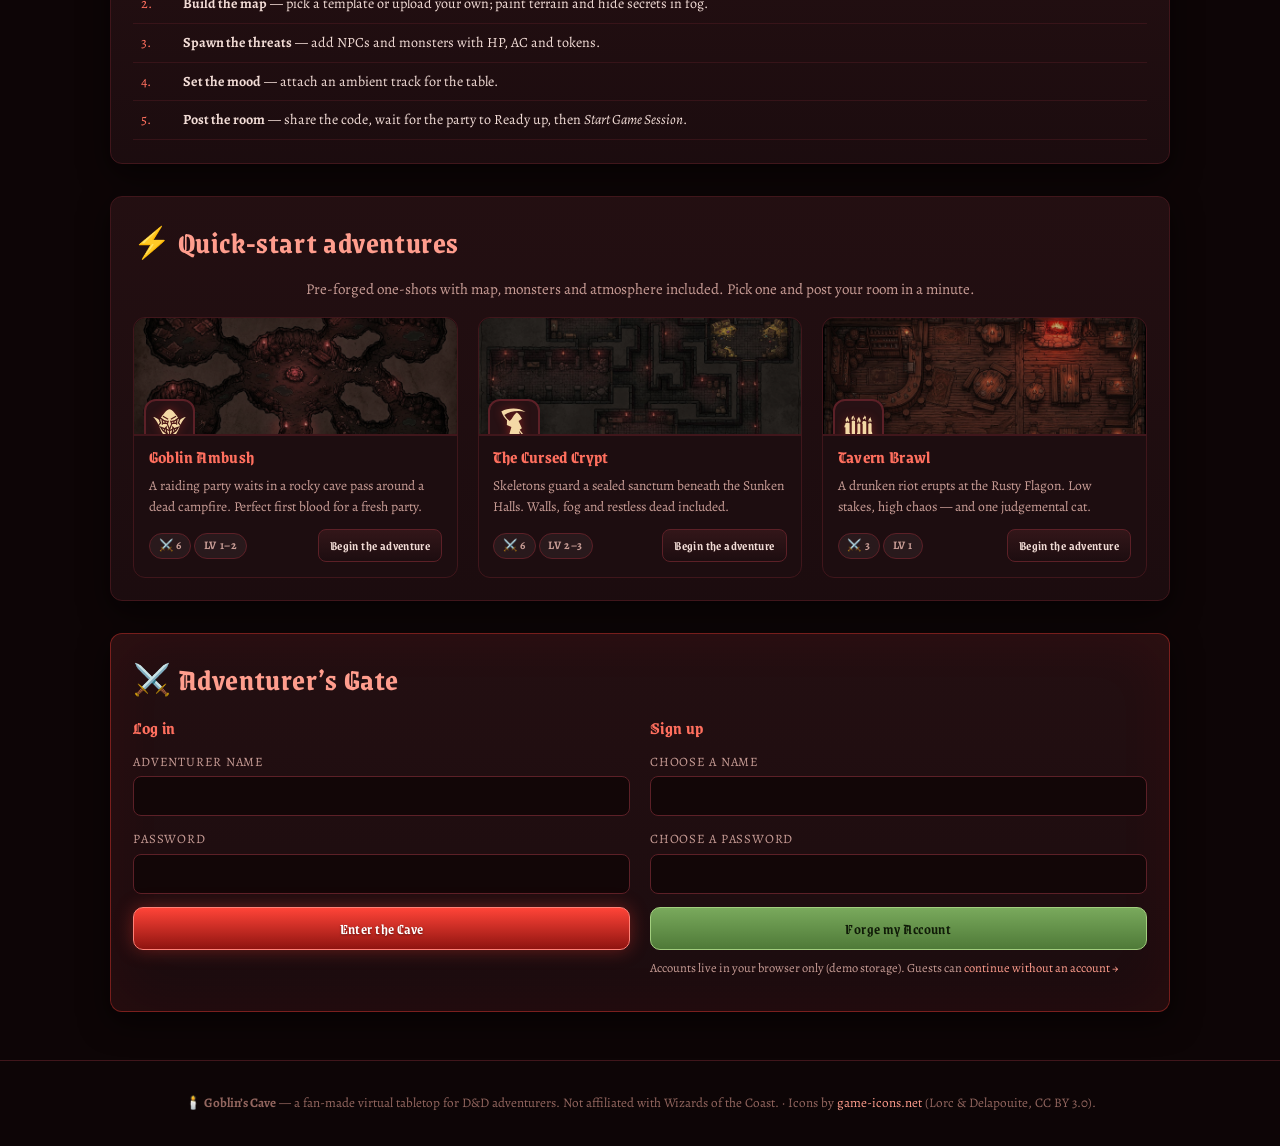
==== commit ec7e3162: "Quick-start adventures: 3 pre-forged one-shots (Goblin Ambush, Cursed Crypt, Tavern Brawl) - New lan" ====
--- a/index.html
+++ b/index.html
@@ -103,6 +103,13 @@
       </table>
     </div>
 
+    <!-- ============ quick-start adventures ============ -->
+    <section class="panel mt3" id="quickstart">
+      <div class="panel-title"><h2 data-i18n="l_adv_h">⚡ Quick-start adventures</h2></div>
+      <p class="dim center mt0" data-i18n="l_adv_p">Pre-forged one-shots with map, monsters and atmosphere included. Pick one and post your room in a minute.</p>
+      <div class="grid mt2" id="adv-grid" style="grid-template-columns:repeat(auto-fit,minmax(240px,1fr));"></div>
+    </section>
+
     <!-- ============ auth section ============ -->
     <section class="panel torch-lit mt3" id="auth">
       <div class="panel-title"><h2 data-i18n="auth_h">⚔️ Adventurer&rsquo;s Gate</h2></div>
@@ -142,6 +149,7 @@
 <script src="js/dice.js"></script>
 <script src="js/embers.js"></script>
 <script src="js/guide.js"></script>
+<script src="js/adventures.js"></script>
 <script src="js/pages/landing.js"></script>
 </body>
 </html>
--- a/css/styles.css
+++ b/css/styles.css
@@ -360,3 +360,28 @@
 ::-webkit-scrollbar { width: 10px; height: 10px; }
 ::-webkit-scrollbar-thumb { background: var(--stone-3); border-radius: 6px; border: 2px solid var(--bg); }
 ::-webkit-scrollbar-track { background: transparent; }
+
+/* advanced SVG icons (game-icons.net) */
+.icon-img { width: 1.35em; height: 1.35em; object-fit: contain; vertical-align: middle; display: inline-block; }
+.token-emoji-picker span .icon-img { width: 1.5em; height: 1.5em; filter: drop-shadow(0 0 4px rgba(var(--torch-rgb),.35)); }
+.avatar-picker span .icon-img { width: 1.9em; height: 1.9em; }
+.avatar .icon-img { width: 82%; height: 82%; }
+.user-chip .avatar .icon-img { width: 20px; height: 20px; }
+.init-card .icon .icon-img { width: 1.3em; height: 1.3em; }
+.title-grid { display: grid; grid-template-columns: repeat(3, 1fr); gap: .45rem; }
+.title-grid .tile { display:flex; flex-direction:column; align-items:center; gap:.25rem; padding:.5rem .3rem;
+  border: 2px solid var(--line-soft); border-radius: 10px; background: var(--stone); cursor: pointer;
+  color: var(--ink-dim); font-size: .72rem; text-align: center; }
+.title-grid .tile .icon-img { width: 1.7em; height: 1.7em; }
+.title-grid .tile:hover { border-color: var(--line-hi); color: var(--ink); }
+.title-grid .tile.active { border-color: var(--torch); color: var(--torch-2); box-shadow: var(--glow); }
+#profile-title { display: inline-flex; align-items: center; gap: .35rem; }
+
+/* quick-start adventure cards */
+.adv-card { overflow: hidden; padding: 0 0 .9rem; }
+.adv-cover { position: relative; height: 118px; overflow: hidden; border-radius: 12px 12px 0 0; border-bottom: 2px solid var(--line-soft); }
+.adv-cover img { width: 100%; height: 100%; object-fit: cover; filter: brightness(.72) sepia(.15); display: block; }
+.adv-ico { position: absolute; left: .6rem; bottom: -1rem; width: 3.2rem; height: 3.2rem; display: grid; place-items: center;
+  background: var(--stone-2); border: 2px solid var(--line); border-radius: 12px; box-shadow: 0 4px 14px rgba(0,0,0,.5); }
+.adv-ico .icon-img { width: 2.2rem; height: 2.2rem; filter: drop-shadow(0 0 5px rgba(var(--torch-rgb),.4)); }
+.adv-card h3, .adv-card p, .adv-card .row { padding: 0 .9rem; }
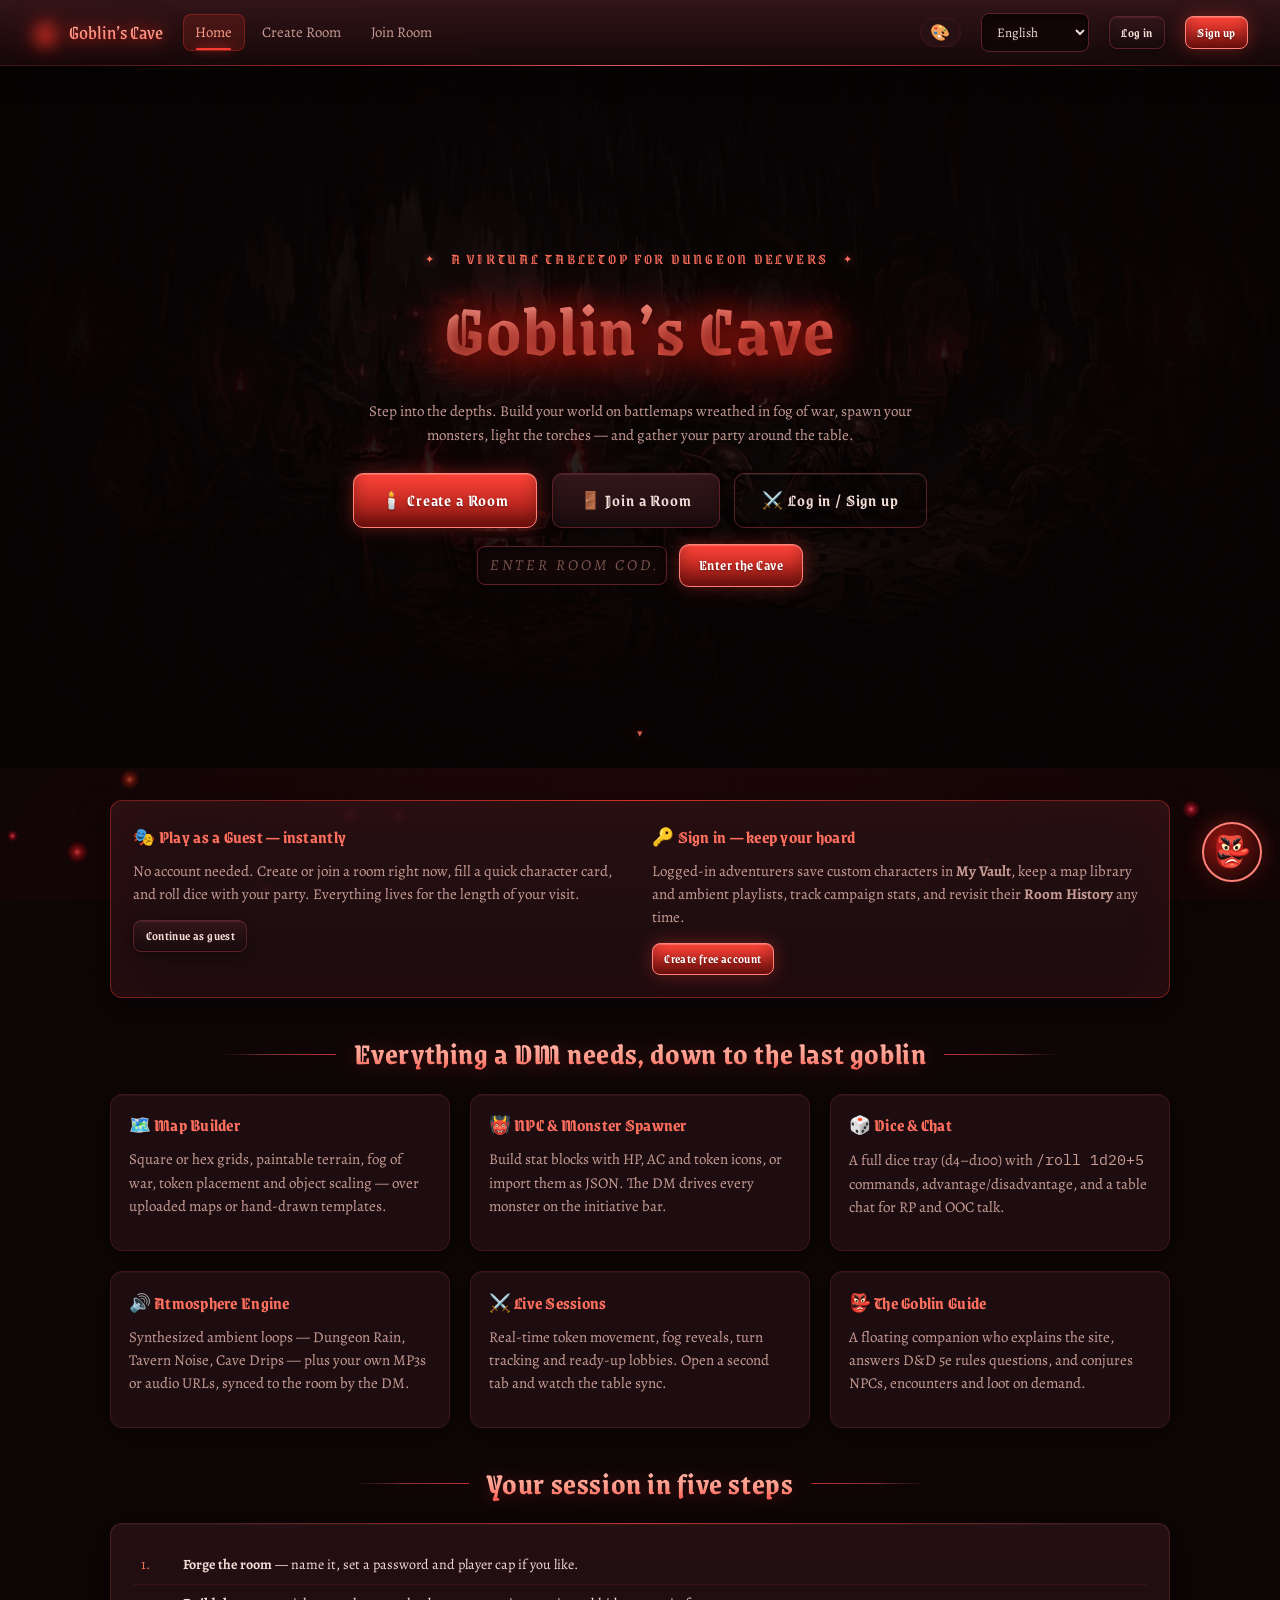
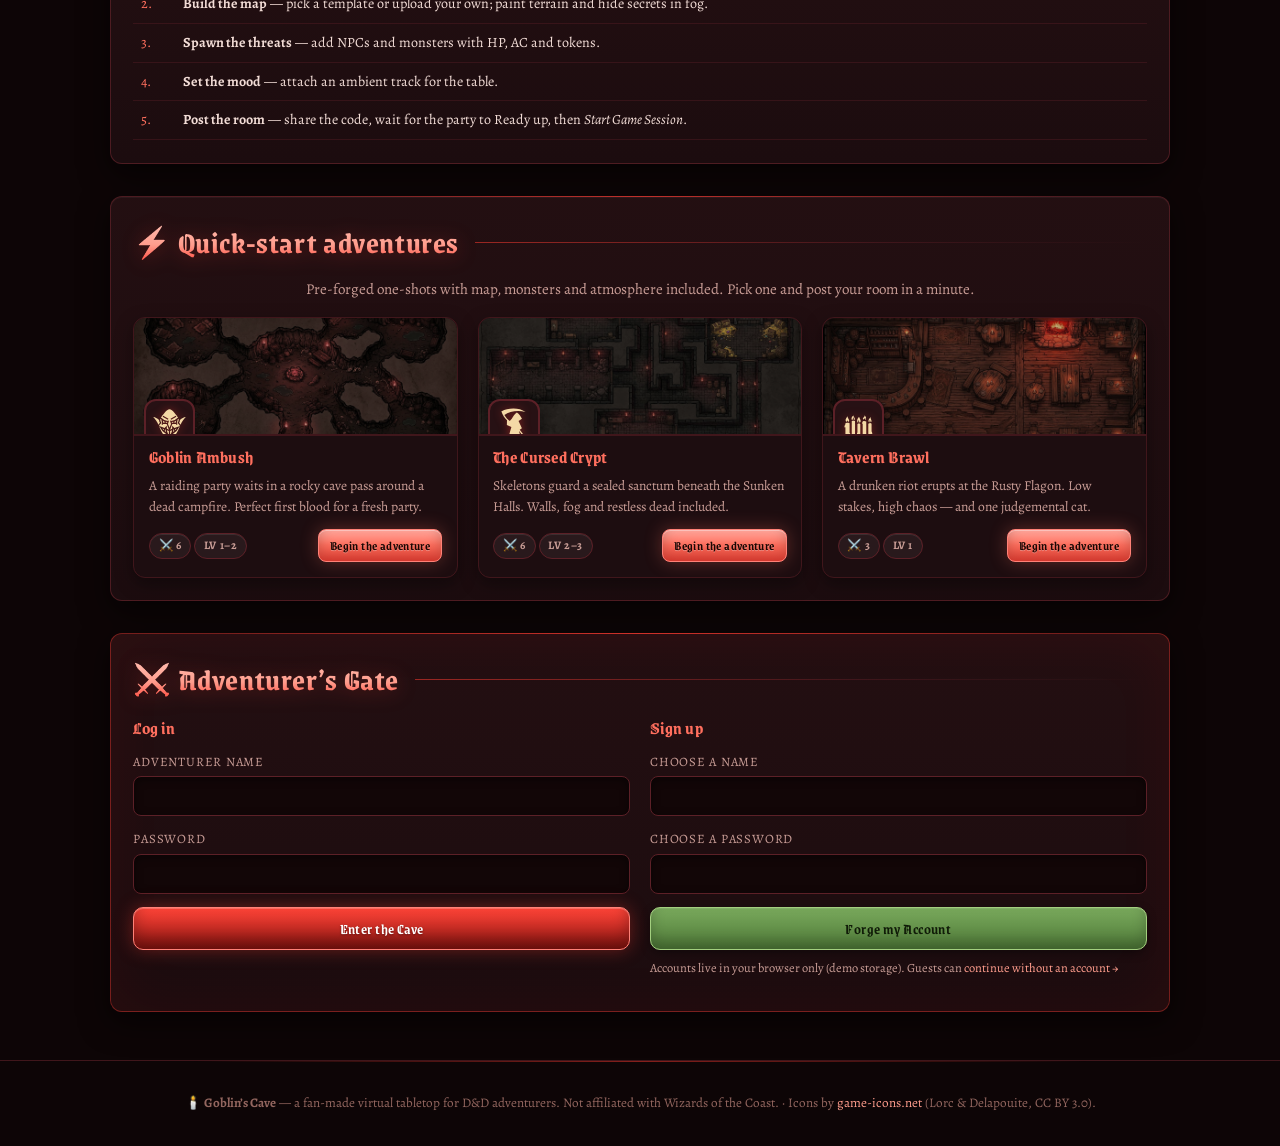
==== commit 660e3b54: "Advanced design pass: ornate layer for every page - New css/ornate.css design system over all 5 pale" ====
--- a/index.html
+++ b/index.html
@@ -9,6 +9,7 @@
 <link href="https://fonts.googleapis.com/css2?family=Grenze+Gotisch:wght@500;700&family=Alegreya:ital,wght@0,400;0,600;0,700;1,400&family=Marcellus&family=Spectral:wght@400;600;700&family=Pirata+One&family=Vollkorn:wght@400;600;700&family=Oswald:wght@500;600&family=Inter:wght@400;500;600&family=IBM+Plex+Mono:wght@500;600&display=swap" rel="stylesheet">
 <link rel="stylesheet" href="css/styles.css">
 <link rel="stylesheet" href="css/themes.css">
+<link rel="stylesheet" href="css/ornate.css">
 <script>try{var _t=localStorage.getItem("gc_theme");if(_t&&_t!=="blood")document.documentElement.setAttribute("data-theme",_t);var _f=localStorage.getItem("gc_font");if(_f&&_f!=="gothic")document.documentElement.setAttribute("data-font",_f);}catch(e){}</script>
 </head>
 <body>
@@ -35,6 +36,7 @@
         <button class="btn btn-primary" type="submit" data-i18n="qj_btn">Enter the Cave</button>
       </form>
     </div>
+    <a class="hero-cue" href="#features" aria-hidden="true" tabindex="-1">▼</a>
   </section>
 
   <div style="max-width:1100px;margin:0 auto;padding:0 1.25rem;">
@@ -57,7 +59,7 @@
     </section>
 
     <!-- ============ feature cards ============ -->
-    <h2 class="center mt3" data-i18n="feat_h">Everything a DM needs, down to the last goblin</h2>
+    <h2 class="center mt3" id="features" data-i18n="feat_h">Everything a DM needs, down to the last goblin</h2>
     <div class="grid cols-3 mt2">
       <div class="card">
         <h3 data-i18n="f_map_h">🗺️ Map Builder</h3>
--- a/css/ornate.css
+++ b/css/ornate.css
@@ -0,0 +1,252 @@
+/* ============================================================
+   ORNATE LAYER — advanced design pass for Goblin's Cave.
+   Loaded after themes.css; driven entirely by theme variables
+   so every cave palette inherits the treatment.
+   ============================================================ */
+
+/* ---------- ambient depth: vignette + forge glow ---------- */
+body::after {
+  content: ""; position: fixed; inset: 0; pointer-events: none; z-index: 0;
+  background:
+    radial-gradient(120% 90% at 50% 108%, rgba(var(--ember-rgb),.10), transparent 55%),
+    radial-gradient(140% 120% at 50% 50%, transparent 58%, rgba(0,0,0,.42) 100%);
+}
+
+/* ---------- typography: molten-metal headings ---------- */
+h1, h2 { font-weight: 700; }
+h2 {
+  background: linear-gradient(180deg, var(--torch-3), var(--torch-2) 55%, var(--torch));
+  -webkit-background-clip: text; background-clip: text; color: transparent;
+  filter: drop-shadow(0 2px 10px rgba(var(--torch-rgb),.28));
+}
+h3 { letter-spacing: .015em; }
+
+/* ornate centred section headings — flanked by fading filaments */
+h2.center { display: flex; align-items: center; justify-content: center; gap: 1.1rem; }
+h2.center::before, h2.center::after {
+  content: ""; height: 1px; width: clamp(34px, 9vw, 130px); flex: 0 0 auto;
+  background: linear-gradient(90deg, transparent, var(--line-hi) 45%, rgba(var(--torch-rgb),.75));
+}
+h2.center::after { transform: scaleX(-1); }
+
+/* panel titles get a filament running to the edge */
+.panel-title::after {
+  content: ""; flex: 1; height: 1px; margin-left: .4rem;
+  background: linear-gradient(90deg, rgba(var(--torch-rgb),.55), var(--line-soft) 60%, transparent);
+}
+
+/* ---------- panels & cards: carved stone ---------- */
+.panel {
+  position: relative;
+  border-color: rgba(var(--line-rgb),.75);
+  box-shadow: var(--shadow), inset 0 1px 0 rgba(255,255,255,.045);
+}
+.panel::before { /* top hairline catching torchlight */
+  content: ""; position: absolute; left: 10%; right: 10%; top: -1px; height: 1px;
+  background: linear-gradient(90deg, transparent, rgba(var(--torch-rgb),.65), transparent);
+  pointer-events: none;
+}
+.panel.torch-lit { animation: breathe 5.5s ease-in-out infinite; }
+@keyframes breathe {
+  0%, 100% { box-shadow: var(--shadow), inset 0 0 60px rgba(var(--ember-rgb),.05); }
+  50%      { box-shadow: var(--shadow), inset 0 0 85px rgba(var(--ember-rgb),.10), 0 0 34px rgba(var(--ember-rgb),.09); }
+}
+
+.card {
+  position: relative;
+  box-shadow: 0 6px 18px rgba(0,0,0,.35), inset 0 1px 0 rgba(255,255,255,.04);
+  transition: transform .18s ease, border-color .2s ease, box-shadow .25s ease;
+}
+.card::before {
+  content: ""; position: absolute; left: 12%; right: 12%; top: -1px; height: 1px;
+  background: linear-gradient(90deg, transparent, rgba(var(--torch-rgb),.4), transparent);
+  opacity: 0; transition: opacity .25s ease; pointer-events: none;
+}
+.card:hover::before, .card.clickable:hover::before { opacity: 1; }
+.card.clickable:hover {
+  transform: translateY(-3px);
+  border-color: rgba(var(--torch-rgb),.6);
+  box-shadow: 0 14px 34px rgba(0,0,0,.5), 0 0 26px rgba(var(--torch-rgb),.18), inset 0 1px 0 rgba(255,255,255,.05);
+}
+
+/* ---------- buttons: forged steel + shine sweep ---------- */
+.btn {
+  box-shadow: inset 0 1px 0 rgba(255,255,255,.08), inset 0 -8px 14px rgba(0,0,0,.22), 0 3px 10px rgba(0,0,0,.35);
+  transition: transform .13s ease, box-shadow .22s ease, border-color .2s ease, color .2s ease;
+}
+.btn-primary, .btn-gold, .btn-danger, .btn-green { position: relative; overflow: hidden; }
+.btn-primary::after, .btn-gold::after {
+  content: ""; position: absolute; top: -4px; bottom: -4px; left: -90%; width: 44%;
+  background: linear-gradient(100deg, transparent 15%, rgba(255,255,255,.38) 50%, transparent 85%);
+  transform: skewX(-22deg); transition: left .55s ease; pointer-events: none;
+}
+.btn-primary:hover::after, .btn-gold:hover::after { left: 135%; }
+.btn-primary { box-shadow: inset 0 1px 0 rgba(255,255,255,.22), inset 0 -10px 16px rgba(0,0,0,.3), var(--glow); }
+.btn-primary:hover { box-shadow: inset 0 1px 0 rgba(255,255,255,.25), 0 0 30px rgba(var(--torch-rgb),.55), 0 6px 18px rgba(0,0,0,.4); }
+.btn-lg { letter-spacing: .05em; }
+.btn:focus-visible, a:focus-visible, button:focus-visible, input:focus-visible, select:focus-visible, textarea:focus-visible {
+  outline: 2px solid var(--torch-2); outline-offset: 2px;
+}
+
+.btn-gold {
+  background: linear-gradient(180deg, color-mix(in srgb, var(--gold) 62%, #fff), var(--gold) 48%, var(--pri-a));
+  border-color: var(--pri-edge); color: #1c0602; text-shadow: 0 1px 0 rgba(255,255,255,.3);
+  box-shadow: inset 0 1px 0 rgba(255,255,255,.35), inset 0 -8px 14px rgba(0,0,0,.2), 0 0 18px rgba(var(--gold-rgb),.3);
+}
+.btn-gold:hover { color: #000; box-shadow: inset 0 1px 0 rgba(255,255,255,.4), 0 0 28px rgba(var(--gold-rgb),.55), 0 6px 18px rgba(0,0,0,.4); }
+
+/* ---------- forms: wells that ignite on focus ---------- */
+input[type=text], input[type=password], input[type=number], input[type=url], select, textarea {
+  box-shadow: inset 0 2px 8px rgba(0,0,0,.5);
+  transition: border-color .2s ease, box-shadow .25s ease, background-color .2s ease;
+}
+input:focus, select:focus, textarea:focus {
+  background: color-mix(in srgb, var(--well) 82%, var(--torch) 6%);
+  box-shadow: inset 0 2px 8px rgba(0,0,0,.45), 0 0 0 3px rgba(var(--torch-rgb),.2), 0 0 18px rgba(var(--torch-rgb),.18);
+}
+::placeholder { color: var(--ink-faint); opacity: .85; font-style: italic; }
+
+/* ---------- header: ember hairline + glowing trail ---------- */
+.site-header::after {
+  content: ""; position: absolute; left: 0; right: 0; bottom: -1px; height: 1px;
+  background: linear-gradient(90deg, transparent 4%, rgba(var(--torch-rgb),.6) 30%, rgba(var(--gold-rgb),.8) 50%, rgba(var(--torch-rgb),.6) 70%, transparent 96%);
+  pointer-events: none;
+}
+.site-header { position: sticky; }
+.brand {
+  background: linear-gradient(180deg, var(--torch-3), var(--torch-2) 60%, var(--torch));
+  -webkit-background-clip: text; background-clip: text; color: transparent;
+  filter: drop-shadow(0 0 12px rgba(var(--torch-rgb),.5));
+}
+.nav-links a { position: relative; transition: color .18s ease, background-color .18s ease; }
+.nav-links a.active::after {
+  content: ""; position: absolute; left: 22%; right: 22%; bottom: 1px; height: 2px; border-radius: 2px;
+  background: var(--torch); box-shadow: 0 0 10px rgba(var(--torch-rgb),.9);
+}
+
+/* ---------- hero: staged entrance, molten title, ken-burns depth ---------- */
+.hero-bg { animation: kenburns 36s ease-in-out infinite alternate; }
+@keyframes kenburns { from { transform: scale(1.02); } to { transform: scale(1.1) translateY(-1.5%); } }
+.hero h1 {
+  background: linear-gradient(175deg, var(--torch-3) 8%, var(--gold) 42%, var(--torch) 78%, var(--pri-b));
+  background-size: 100% 160%;
+  -webkit-background-clip: text; background-clip: text; color: transparent;
+  filter: drop-shadow(0 5px 22px rgba(var(--ember-rgb),.5)) drop-shadow(0 1px 0 rgba(0,0,0,.7));
+  animation: molten 6s ease-in-out infinite alternate;
+}
+@keyframes molten { from { background-position: 0 0; } to { background-position: 0 55%; } }
+.hero .tagline { position: relative; display: inline-block; padding: 0 1.6rem; }
+.hero .tagline::before, .hero .tagline::after {
+  content: "✦"; position: absolute; top: 50%; transform: translateY(-50%);
+  color: var(--gold); font-size: .7em; text-shadow: 0 0 8px rgba(var(--gold-rgb),.8);
+}
+.hero .tagline::before { left: 0; } .hero .tagline::after { right: 0; }
+.hero-inner > * { animation: fadeUp .8s cubic-bezier(.2,.7,.3,1) both; }
+.hero-inner > *:nth-child(1) { animation-delay: .05s; }
+.hero-inner > *:nth-child(2) { animation-delay: .16s; }
+.hero-inner > *:nth-child(3) { animation-delay: .30s; }
+.hero-inner > *:nth-child(4) { animation-delay: .44s; }
+.hero-inner > *:nth-child(5) { animation-delay: .58s; }
+@keyframes fadeUp { from { opacity: 0; transform: translateY(22px); } to { opacity: 1; transform: none; } }
+.hero-cue {
+  position: absolute; bottom: 22px; left: 50%; transform: translateX(-50%); z-index: 3;
+  color: var(--gold); font-size: 1.15rem; opacity: .85; text-decoration: none;
+  text-shadow: 0 0 12px rgba(var(--gold-rgb),.7); animation: cueBob 2.2s ease-in-out infinite;
+}
+@keyframes cueBob { 0%,100% { transform: translateX(-50%) translateY(0); } 50% { transform: translateX(-50%) translateY(8px); } }
+
+/* ---------- scroll reveal ---------- */
+.reveal { opacity: 0; transform: translateY(20px); }
+.reveal.in {
+  opacity: 1; transform: none;
+  transition: opacity .65s ease, transform .65s cubic-bezier(.2,.7,.3,1);
+}
+
+/* ---------- wizard rail ---------- */
+@media (min-width: 940px) {
+  .wizard-steps { position: relative; }
+  .wizard-steps::before {
+    content: ""; position: absolute; left: 2rem; right: 2rem; top: 50%; height: 2px; z-index: 0;
+    background: linear-gradient(90deg, var(--line-soft), rgba(var(--torch-rgb),.4), var(--line-soft));
+  }
+  .wizard-steps li { position: relative; z-index: 1; }
+}
+.wizard-steps li.active .n { animation: nodePulse 2s ease-in-out infinite; }
+@keyframes nodePulse {
+  0%, 100% { box-shadow: 0 0 0 0 rgba(var(--torch-rgb),.55); }
+  50%      { box-shadow: 0 0 0 7px rgba(var(--torch-rgb),0); }
+}
+
+/* ---------- modal: grand entrance ---------- */
+.modal {
+  animation: modalPop .3s cubic-bezier(.2,.9,.3,1.2) both;
+  border-color: rgba(var(--line-rgb),.9);
+  box-shadow: 0 34px 90px rgba(0,0,0,.8), 0 0 42px rgba(var(--torch-rgb),.14), inset 0 1px 0 rgba(255,255,255,.06);
+}
+.modal::before {
+  content: ""; display: block; margin: -1.4rem -1.4rem 1rem; height: 2px; border-radius: 14px 14px 0 0;
+  background: linear-gradient(90deg, transparent, rgba(var(--torch-rgb),.8), rgba(var(--gold-rgb),.9), rgba(var(--torch-rgb),.8), transparent);
+}
+@keyframes modalPop { from { opacity: 0; transform: translateY(14px) scale(.965); } }
+.modal-x { transition: transform .18s ease, color .18s ease; }
+.modal-x:hover { transform: rotate(90deg); }
+
+/* ---------- toasts ---------- */
+.toast { backdrop-filter: blur(6px); box-shadow: 0 10px 30px rgba(0,0,0,.55), 0 0 18px rgba(var(--torch-rgb),.1); }
+
+/* ---------- badges: glass gloss ---------- */
+.badge { box-shadow: inset 0 1px 0 rgba(255,255,255,.09); }
+
+/* ---------- rows & lists ---------- */
+.player-row { transition: border-color .2s ease, background-color .2s ease, transform .15s ease; }
+.player-row:hover { border-color: rgba(var(--torch-rgb),.45); background: color-mix(in srgb, var(--stone) 88%, var(--torch) 5%); }
+
+/* ---------- table ---------- */
+.table th { color: var(--gold); opacity: .92; }
+.table tr { transition: background-color .15s ease; }
+
+/* ---------- account: reliquary profile ---------- */
+#profile-avatar { animation: ringGlow 4s ease-in-out infinite; border-radius: 18px; }
+@keyframes ringGlow {
+  0%, 100% { filter: drop-shadow(0 0 10px rgba(var(--torch-rgb),.35)); }
+  50%      { filter: drop-shadow(0 0 24px rgba(var(--torch-rgb),.6)); }
+}
+.room-code { animation: codeGlow 3s ease-in-out infinite; }
+@keyframes codeGlow {
+  0%, 100% { text-shadow: 0 0 14px rgba(var(--gold-rgb),.45); }
+  50%      { text-shadow: 0 0 30px rgba(var(--gold-rgb),.8); }
+}
+
+/* ---------- adventure cards: living covers ---------- */
+.adv-cover img { transition: transform .6s ease, filter .4s ease; }
+.adv-card:hover .adv-cover img { transform: scale(1.08); filter: brightness(.85) sepia(.05); }
+.adv-ico { transition: box-shadow .3s ease, border-color .3s ease; }
+.adv-card:hover .adv-ico { border-color: rgba(var(--torch-rgb),.65); box-shadow: 0 4px 18px rgba(0,0,0,.6), 0 0 22px rgba(var(--torch-rgb),.35); }
+
+/* ---------- dice & initiative flourishes ---------- */
+.die-btn { transition: transform .12s ease, border-color .2s ease, box-shadow .2s ease; }
+.die-btn:hover { transform: translateY(-2px); }
+.init-card { transition: border-color .2s ease, box-shadow .25s ease, transform .15s ease; }
+.init-card.current { animation: breathe 3s ease-in-out infinite; }
+
+/* ---------- chat ---------- */
+.chat-log { box-shadow: inset 0 2px 12px rgba(0,0,0,.45); }
+.chat-msg.roll { box-shadow: inset 0 1px 0 rgba(255,255,255,.05), 0 0 14px rgba(var(--torch-rgb),.12); }
+
+/* ---------- footer ---------- */
+.footer { position: relative; }
+.footer::before {
+  content: ""; position: absolute; top: 0; left: 15%; right: 15%; height: 1px;
+  background: linear-gradient(90deg, transparent, rgba(var(--torch-rgb),.5), transparent);
+}
+
+/* ---------- guide ---------- */
+#guide-fab { transition: transform .2s ease, box-shadow .25s ease; }
+#guide-fab:hover { box-shadow: 0 10px 30px rgba(0,0,0,.7), 0 0 34px rgba(var(--torch-rgb),.55); }
+
+/* ---------- accessibility: calm the cave for those who ask ---------- */
+@media (prefers-reduced-motion: reduce) {
+  *, *::before, *::after { animation-duration: .01ms !important; animation-iteration-count: 1 !important; transition-duration: .01ms !important; }
+  .reveal { opacity: 1; transform: none; }
+  .hero-inner > * { animation: none; }
+}
